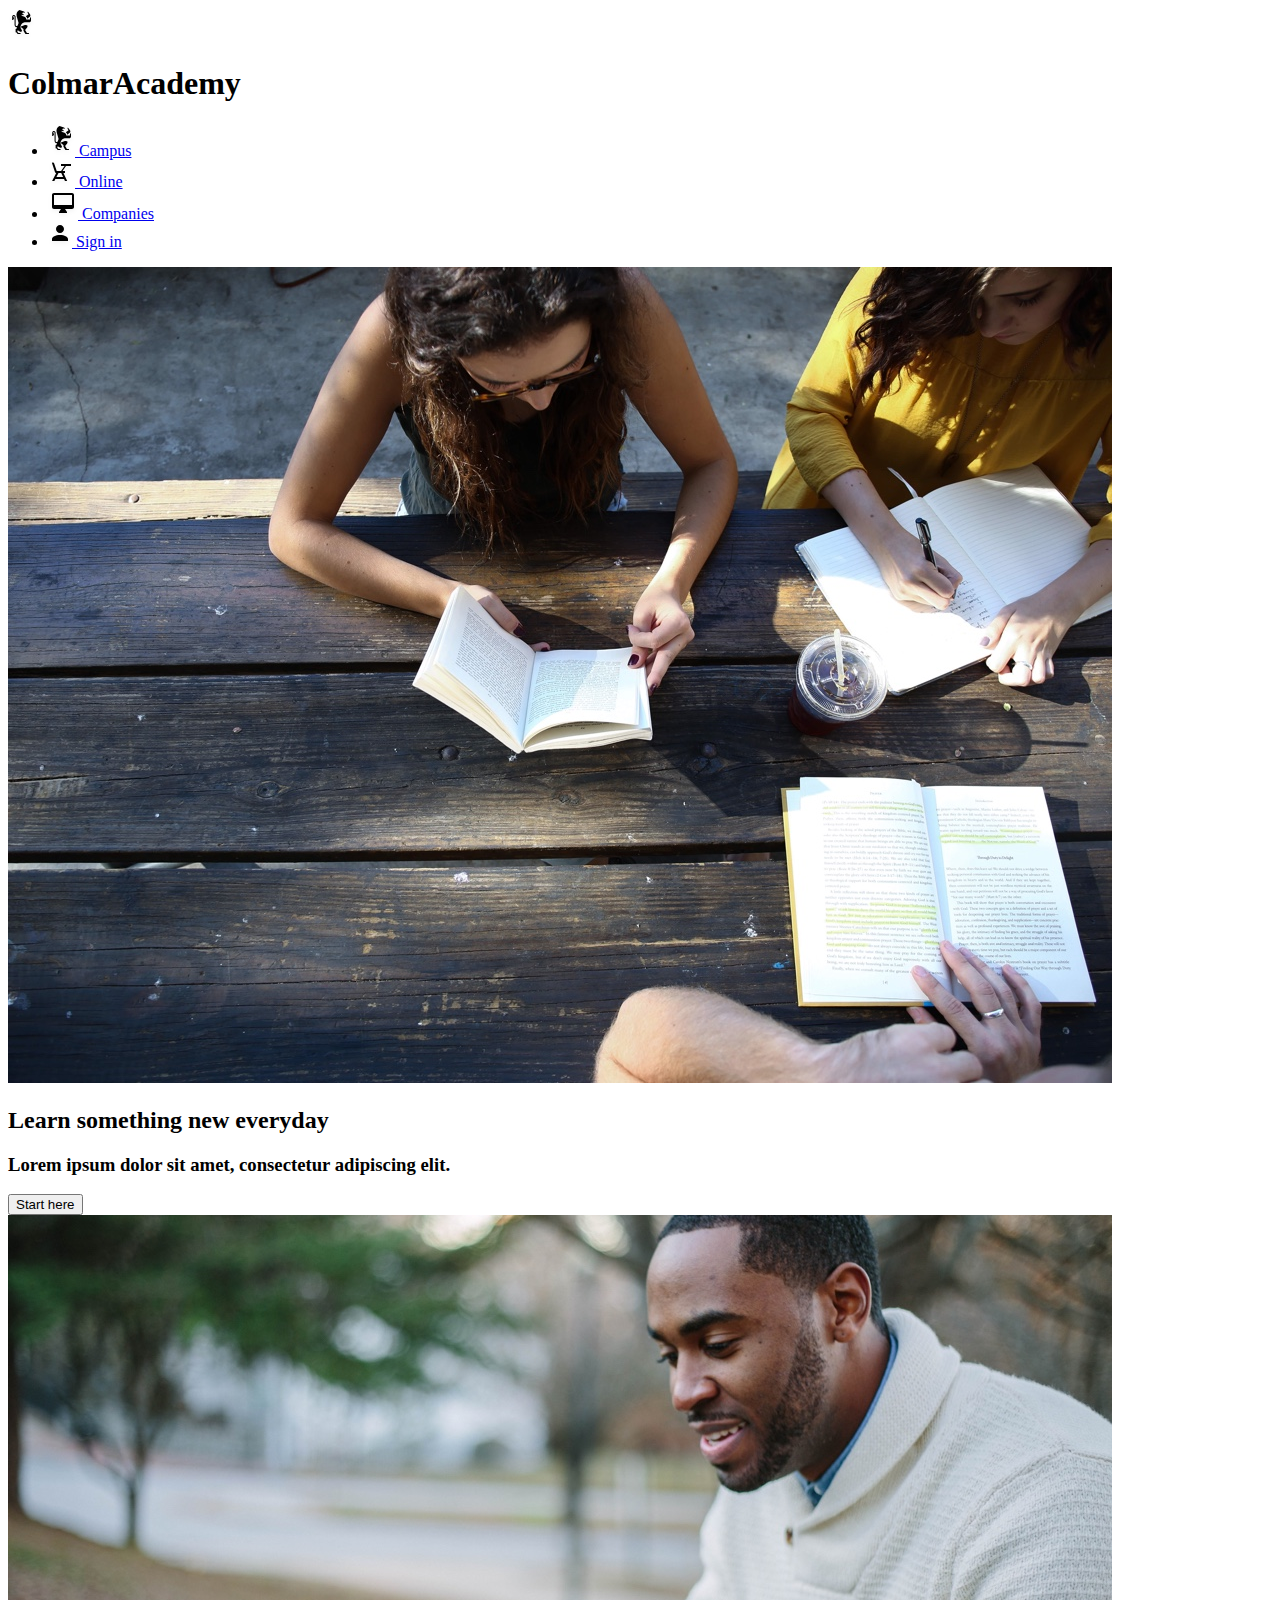
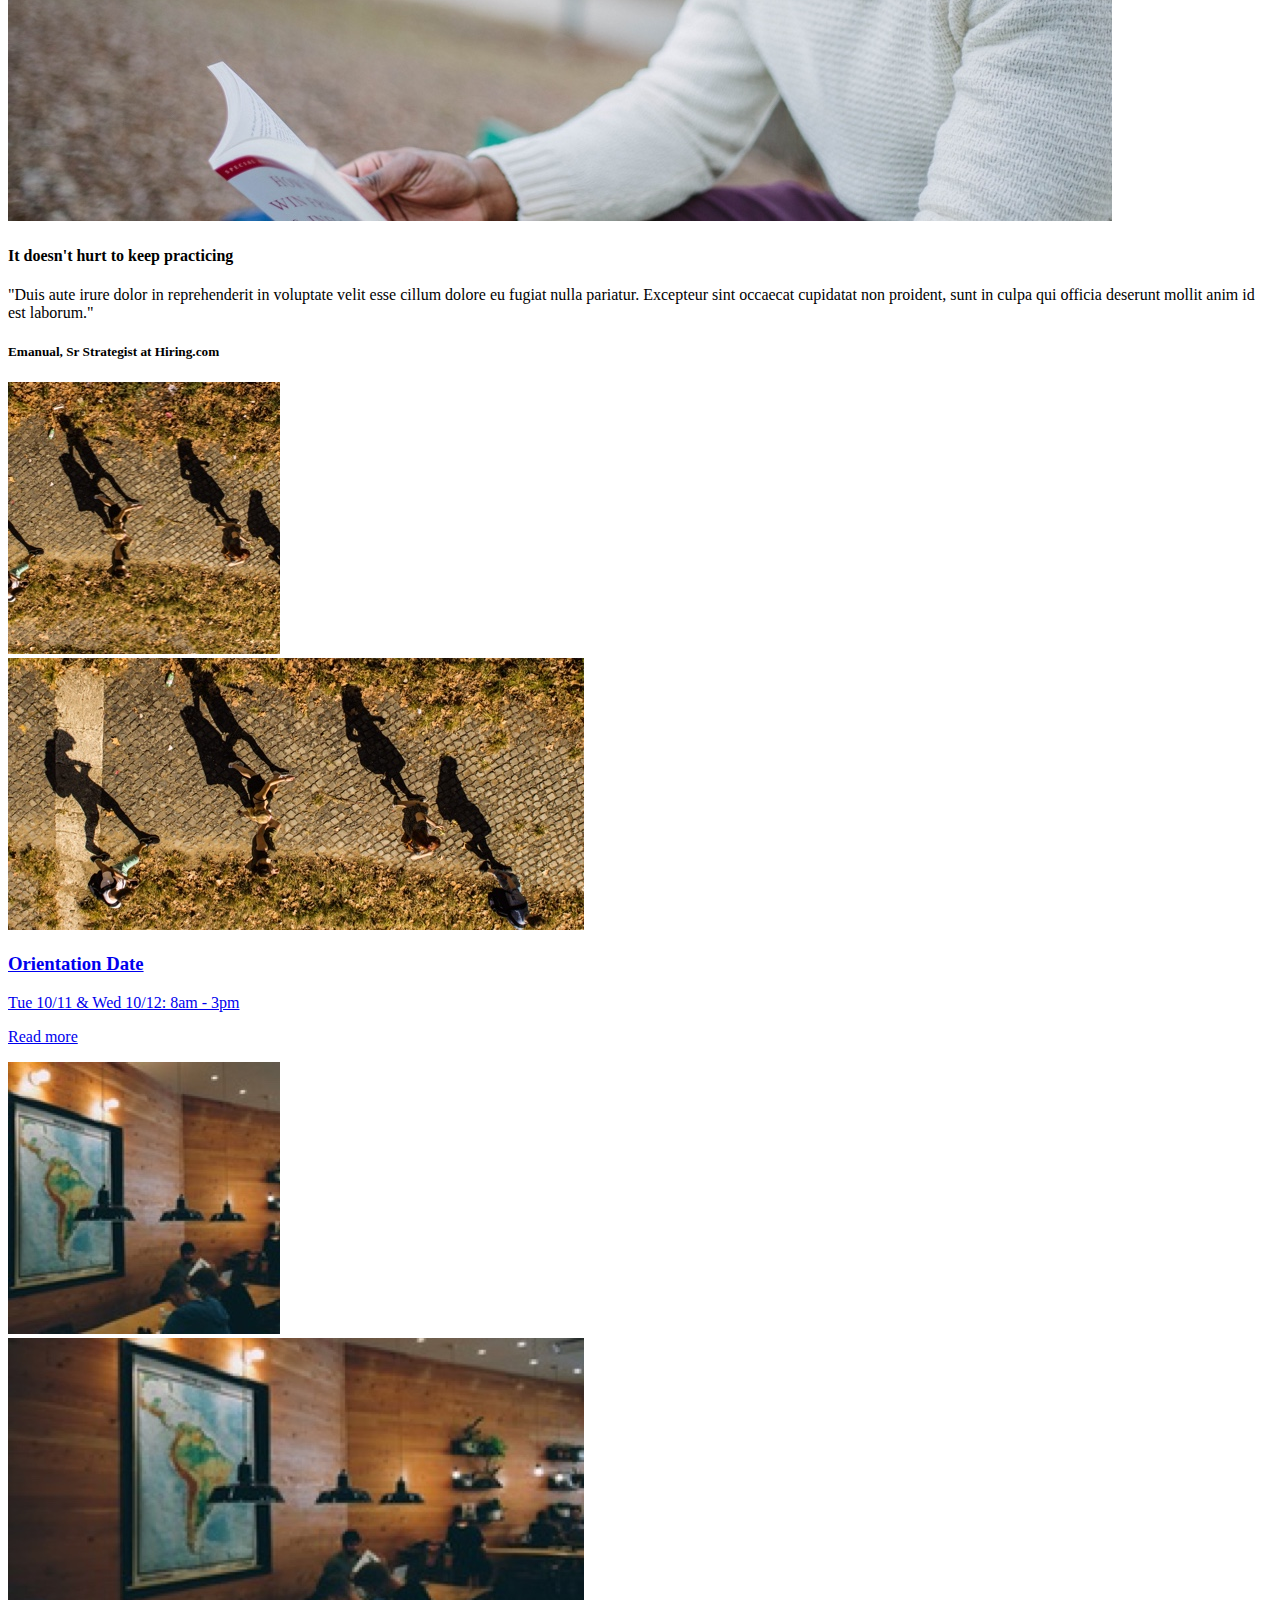
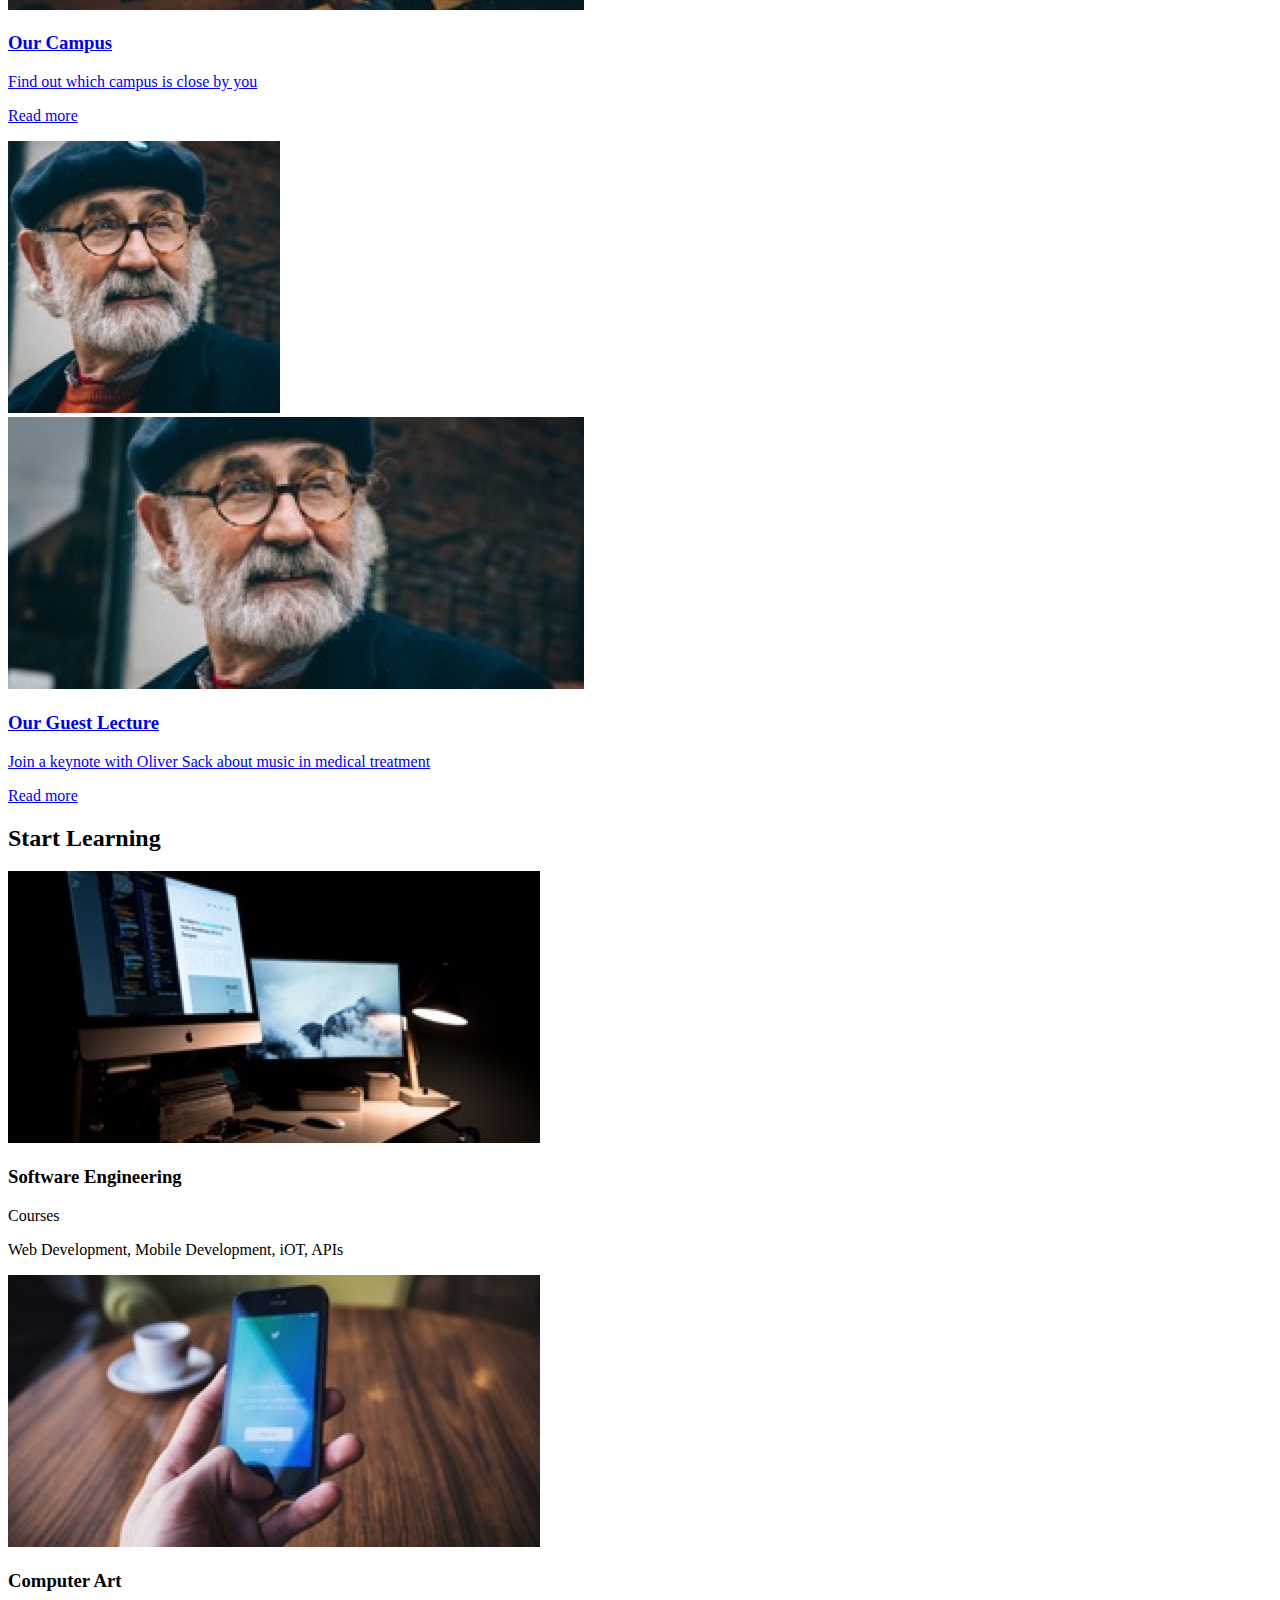
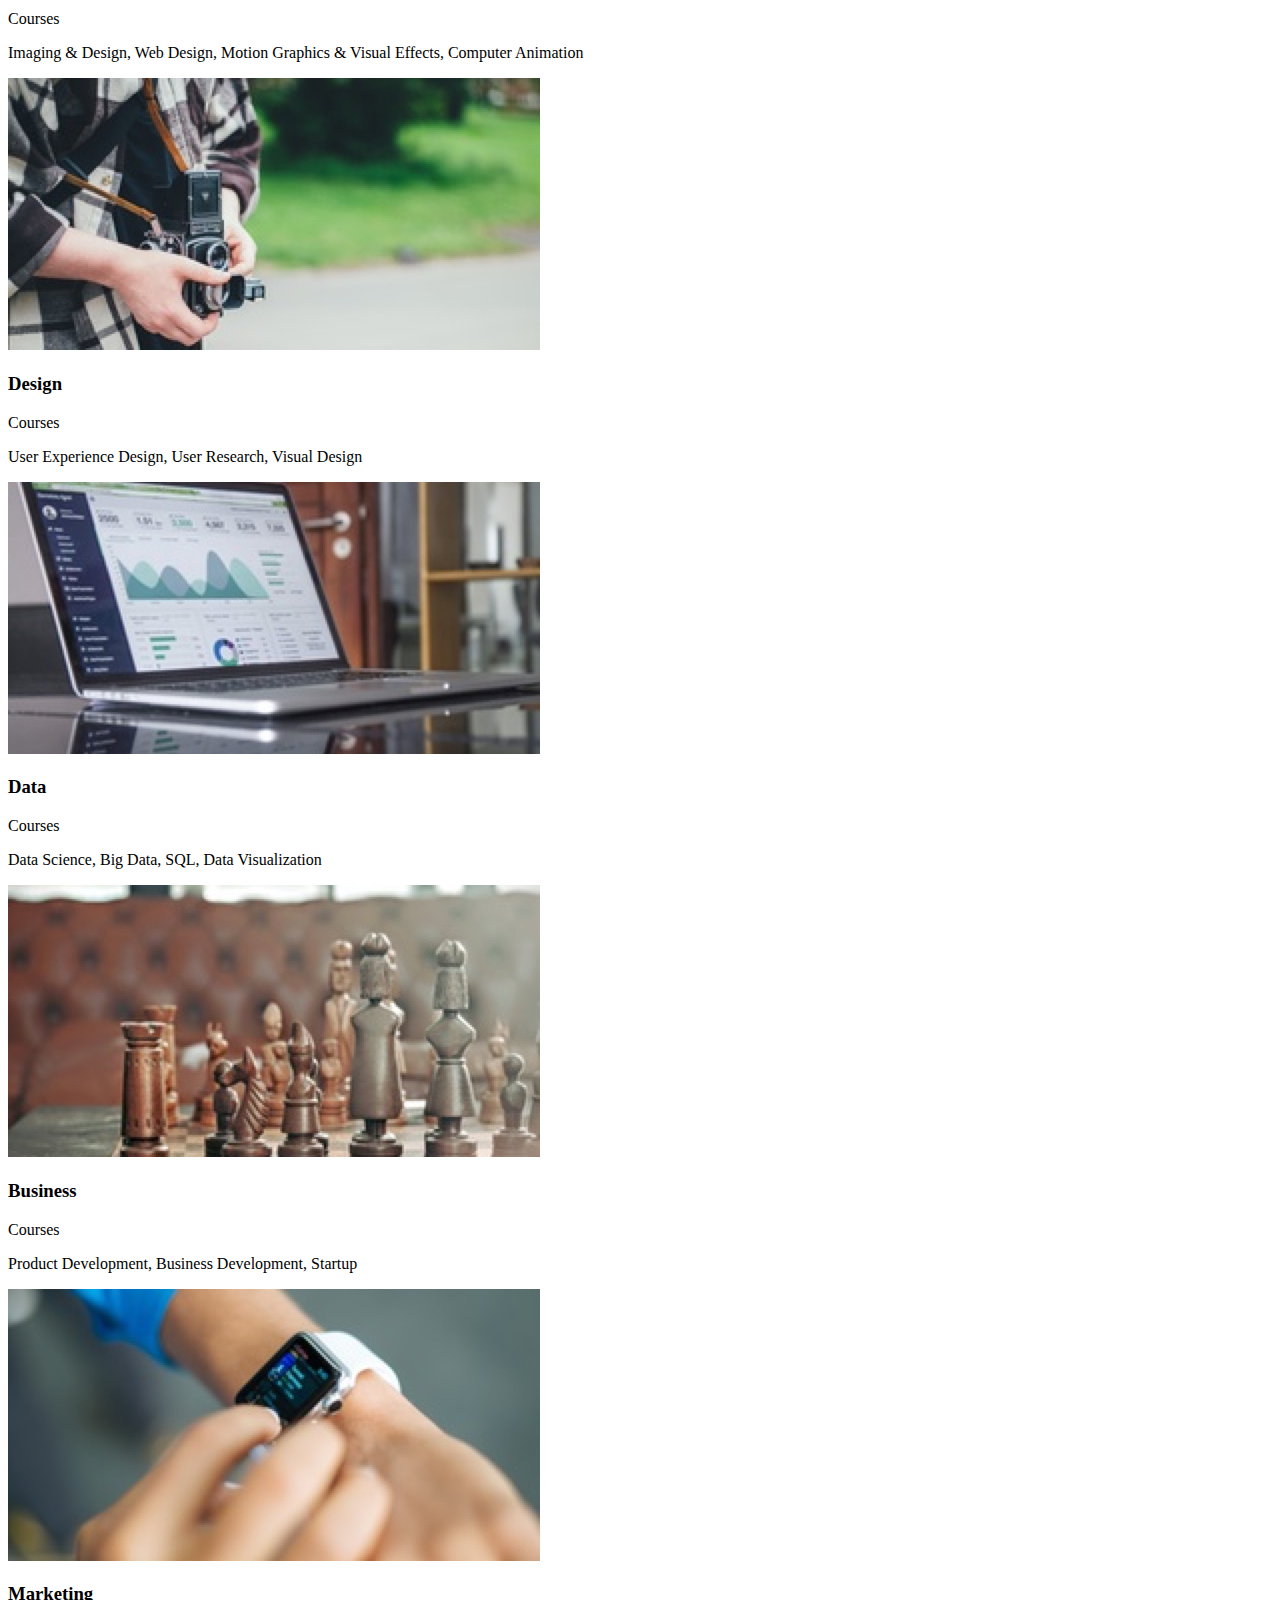
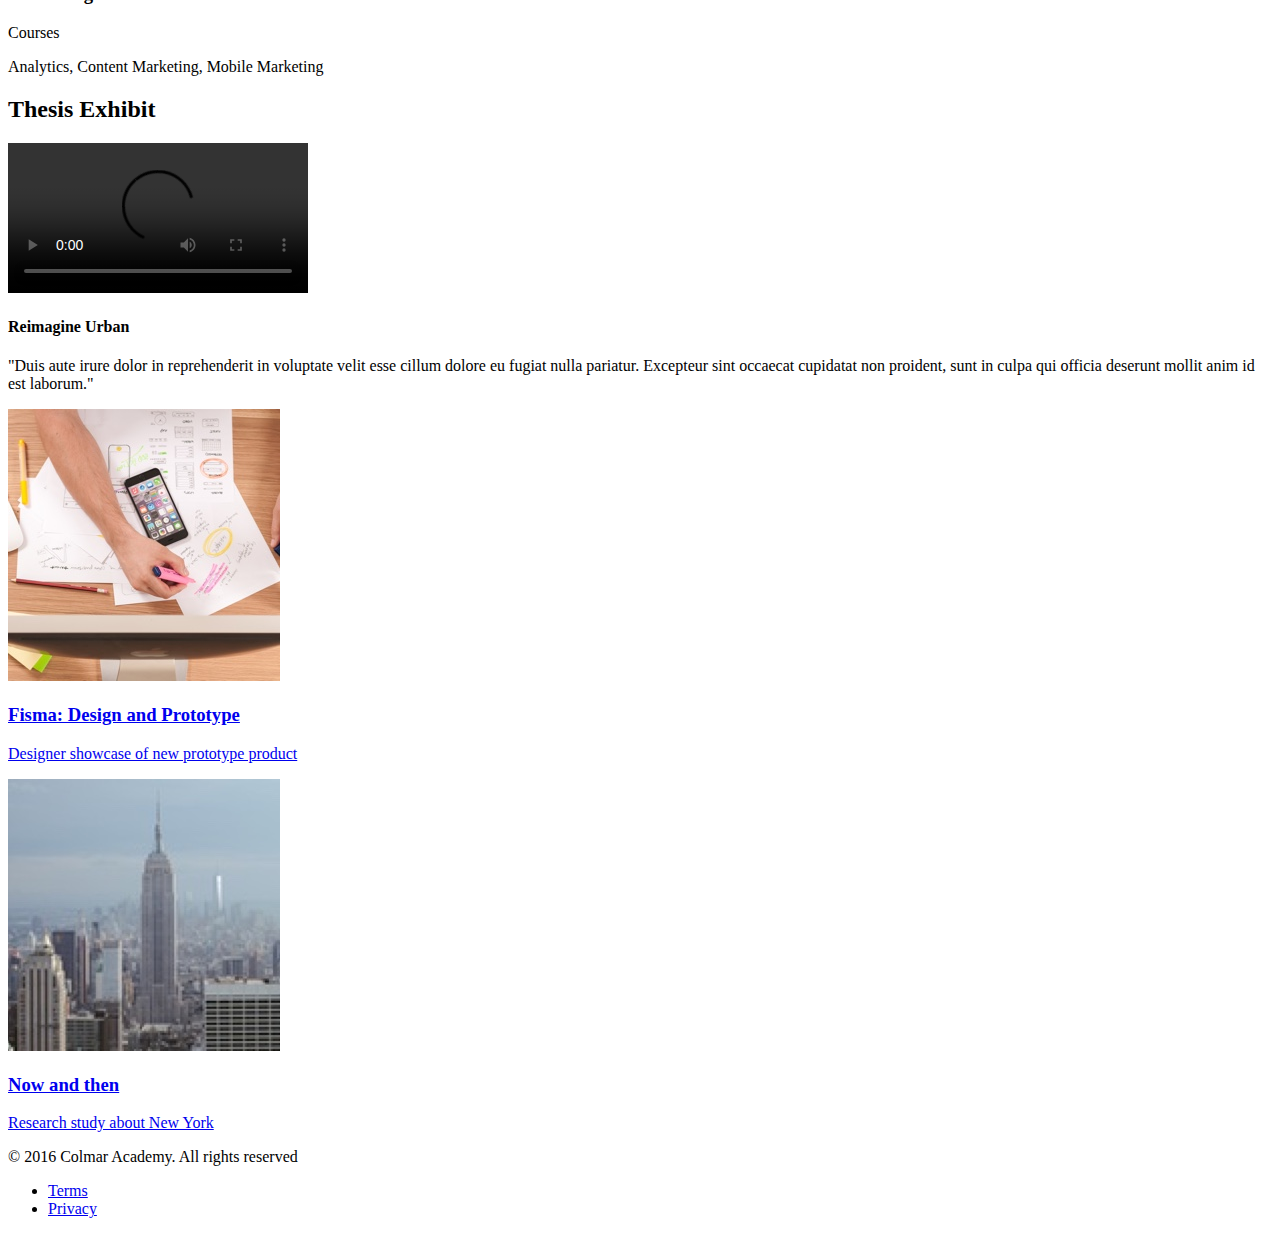
==== Colmar/index.html @ cab9bfdf "new files added" ====
<!DOCTYPE html>
<html lang="en">
<head>
    <meta charset="UTF-8">
    <meta http-equiv="X-UA-Compatible" content="IE=edge">
    <meta name="viewport" content="width=device-width, initial-scale=1.0">
    <title>Colmar Academy</title>
    <link href="C:\Users\Reetu Raj\OneDrive\Desktop\TASK\project\colmar\resources\index.css" type="text/css" rel="stylesheet">
</head>
<body>

    <!-- header -->

    <header>
        <nav>
            <div class="logo">
                <img src="./resources/images/ic-logo.svg" alt="Colmar academy logo">
                <h1>Colmar<span class="academy">Academy</span></h1>
            </div>
            <ul class="nav-links">
                <li>
                    <a href="#">
                        <img src="./resources/images/ic-logo.svg" alt="Colmar college logo">
                        <span>Campus</span>
                    </a>
                </li>
                <li>
                    <a href="#">
                        <img src="./resources/images/ic-on-campus.svg" alt="Desk icon">
                        <span>Online</span>
                    </a>
                </li>
                <li>
                    <a href="#">
                        <img src="./resources/images/ic-online.svg" alt="Computer screen icon">
                        <span>Companies</span>
                    </a>
                </li>
                <li>
                    <a href="#">
                        <img src="./resources/images/ic-login.svg" alt="Person icon">
                        <span>Sign in</span> 
                    </a>
                </li>
            </ul>
        </nav>
    </header>

    <main>

        <!-- Home banner -->

        <div class="banner">
            <div class="container-left">
                <img src="./resources/images/banner.jpg" alt="College students reading and writing notes.">
            </div>
            <div class="container-right">
                <div class="banner-text">
                    <h2>Learn something new everyday</h2> 
                    <h3>Lorem ipsum dolor sit amet, consectetur adipiscing elit.</h3>
                    <button class="start">Start here</button>
                </div>
            </div>
        </div>

        <!-- Main banner -->

        <div class="main-banner">
            <div class="container-left article">
                <img src="./resources/images/information-main.jpg" alt="Man reading a book">
                <h4>It doesn't hurt to keep practicing</h4>
                <p>"Duis aute irure dolor in reprehenderit in voluptate velit esse cillum dolore eu fugiat nulla pariatur. Excepteur sint occaecat cupidatat non proident, sunt in culpa qui officia deserunt mollit anim id est laborum."</p>
                <h5>Emanual, Sr Strategist at Hiring.com</h5>
            </div>
            <div class="container-right-tabs">
                <a href="#">
                    <div class="event-tab first">
                        <div class="small-thumbnail">
                            <img src="./resources/images/information-orientation.jpg" alt="Bird's eye view of people walking down a path">
                        </div>
                        <div class="mobile-small-thumbnail">
                            <img src="./resources/images/information-orientation-mobile.jpg" alt="Bird's eye view of people walking down a path">
                        </div>
                        <div class="thumbnail-text">
                            <h3>Orientation Date</h3>
                            <p>Tue 10/11 & Wed 10/12: 8am - 3pm</p>
                            <p class="read">Read more</p>
                        </div>
                    </div>
                </a>
                <a href="#">
                    <div class="event-tab">
                        <div class="small-thumbnail">
                            <img src="./resources/images/information-campus.jpg" alt="Students stying in room with large map on the wall">
                        </div>
                        <div class="mobile-small-thumbnail">
                            <img src="./resources/images/information-campus-mobile.jpg" alt="Students stying in room with large map on the wall">
                        </div>
                        <div class="thumbnail-text">
                            <h3>Our Campus</h3>
                            <p>Find out which campus is close by you</p>
                            <p class="read">Read more</p>
                        </div>
                    </div>
                </a>
                <a href="#">
                    <div class="event-tab">
                        <div class="small-thumbnail">
                            <img src="./resources/images/information-guest-lecture.jpg" alt="Man with grey beard, flat cap and glasses">
                        </div>
                        <div class="mobile-small-thumbnail">
                            <img src="./resources/images/information-guest-lecture-mobile.jpg" alt="Man with grey beard, flat cap and glasses">
                        </div>
                        <div class="thumbnail-text">
                            <h3>Our Guest Lecture</h3>
                            <p>Join a keynote with Oliver Sack about music in medical treatment</p>
                            <p class="read">Read more</p>
                        </div>
                    </div>
                </a>
            </div>
        </div>

        <!-- Learning banner -->

        <div class="learning-banner">
            <h2>Start Learning</h2>
            <div class="course-cards">
                <div class="course">
                    <div class="course-image">
                        <img src="./resources/images/course-software.jpg" alt="Two computer screens">
                    </div>
                    <div class="course-text">
                        <h3>Software Engineering</h3>
                        <p class="title">Courses</p>
                        <p class="course-list">Web Development, Mobile Development, iOT, APIs</p>
                    </div>
                </div>
                <div class="course">
                    <div class="course-image">
                        <img src="./resources/images/course-computer-art.jpg" alt="Hand holding an iPhone">
                    </div>
                    <div class="course-text">
                        <h3>Computer Art</h3>
                        <p class="title">Courses</p>
                        <p class="course-list">Imaging & Design, Web Design, Motion Graphics & Visual Effects, Computer Animation</p>
                    </div>
                </div>
                <div class="course">
                    <div class="course-image">
                        <img src="./resources/images/course-design.jpg" alt="Person holding a vintage camera">
                    </div>
                    <div class="course-text">
                        <h3>Design</h3>
                        <p class="title">Courses</p>
                        <p class="course-list">User Experience Design, User Research, Visual Design</p>
                    </div>
                </div>
                <div class="course">
                    <div class="course-image">
                        <img src="./resources/images/course-data.jpg" alt="Open laptop with charts on the screen">
                    </div>
                    <div class="course-text">
                        <h3>Data</h3>
                        <p class="title">Courses</p>
                        <p class="course-list">Data Science, Big Data, SQL, Data Visualization</p>
                    </div>
                </div>
                <div class="course">
                    <div class="course-image">
                        <img src="./resources/images/course-business.jpg" alt="Close up of chess board">
                    </div>
                    <div class="course-text">
                        <h3>Business</h3>
                        <p class="title">Courses</p>
                        <p class="course-list">Product Development, Business Development, Startup</p>
                    </div>
                </div>
                <div class="course">
                    <div class="course-image">
                        <img src="./resources/images/course-marketing.jpg" alt="Apple watch on a person's wrist">
                    </div>
                    <div class="course-text">
                        <h3>Marketing</h3>
                        <p class="title">Courses</p>
                        <p class="course-list">Analytics, Content Marketing, Mobile Marketing</p>
                    </div>
                </div>
            </div>
        </div>

        <!-- Thesis banner -->

        <div class="thesis">
            <div class="thesis-title">
                <h2>Thesis Exhibit</h2>
            </div>
            <div class="main-banner">
                <div class="container-left">
                    <video src="./resources/videos/thesis.mp4" controls></video>
                    <div class="left-text">
                        <h4>Reimagine Urban</h4>
                        <p>"Duis aute irure dolor in reprehenderit in voluptate velit esse cillum dolore eu fugiat nulla pariatur. Excepteur sint occaecat cupidatat non proident, sunt in culpa qui officia deserunt mollit anim id est laborum."</p>
                    </div>
                </div>
                <div class="container-right-tabs">
                    <a href="#">
                        <div class="event-tab">
                            <div class="small-thumbnail">
                                <img src="./resources/images/thesis-fisma.jpg" alt="iPhone on top of study papers">
                            </div>
                            <div class="thumbnail-text">
                                <h3>Fisma: Design and Prototype</h3>
                                <p>Designer showcase of new prototype product</p>
                            </div>  
                        </div>
                    </a>
                    <a href="#">
                        <div class="event-tab">
                            <div class="small-thumbnail">
                                <img src="./resources/images/thesis-now-and-then.jpg" alt="view of New York skyline">
                            </div>
                            <div class="thumbnail-text">
                                <h3>Now and then</h3>
                                <p>Research study about New York</p>
                            </div>  
                        </div>
                    </a>
                </div>
            </div>  
        </div> 
    </main> 

    <!-- Footer -->
    
    <footer>
        <p>© 2016 Colmar Academy. All rights reserved</p>
        <ul class="nav-links">
            <li><a href="#">Terms</a></li>
            <li><a href="#">Privacy</a></li>
        </ul>
    </footer>
</body>
</html>
</body>
</html>
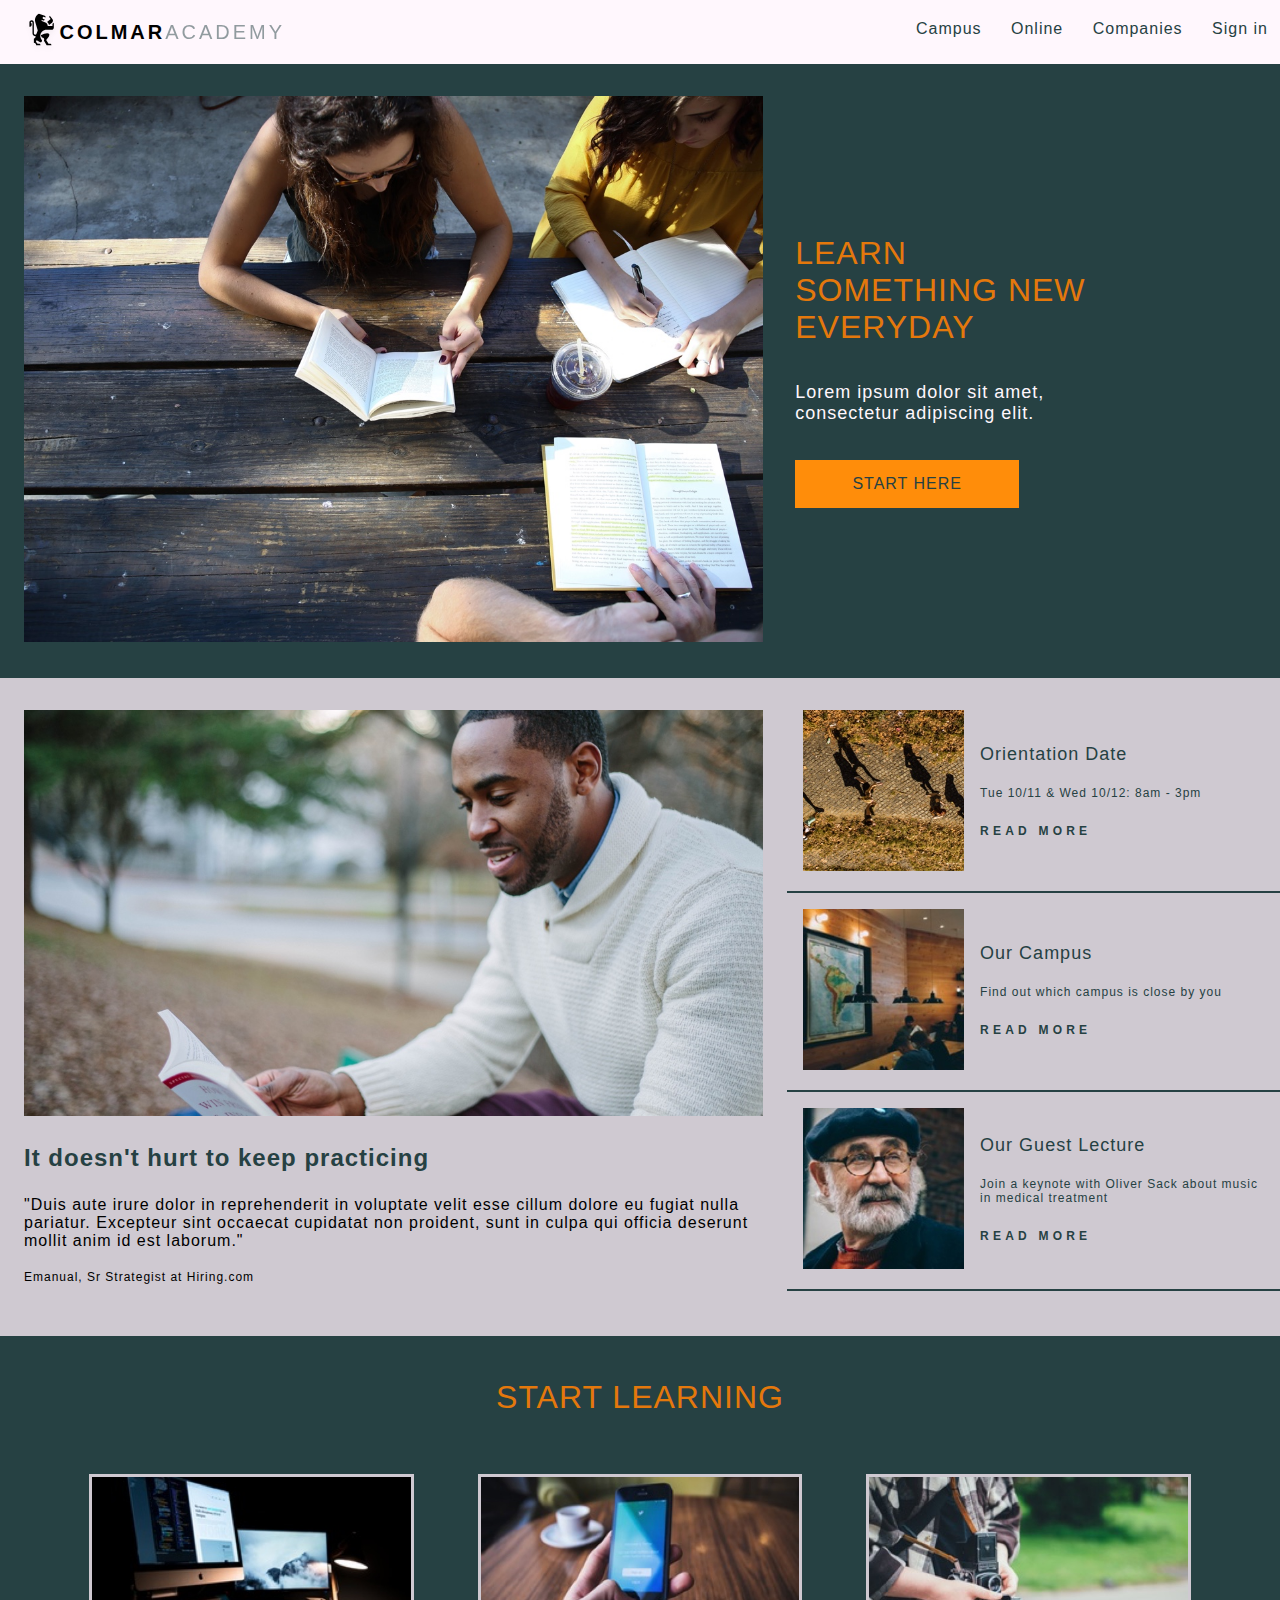
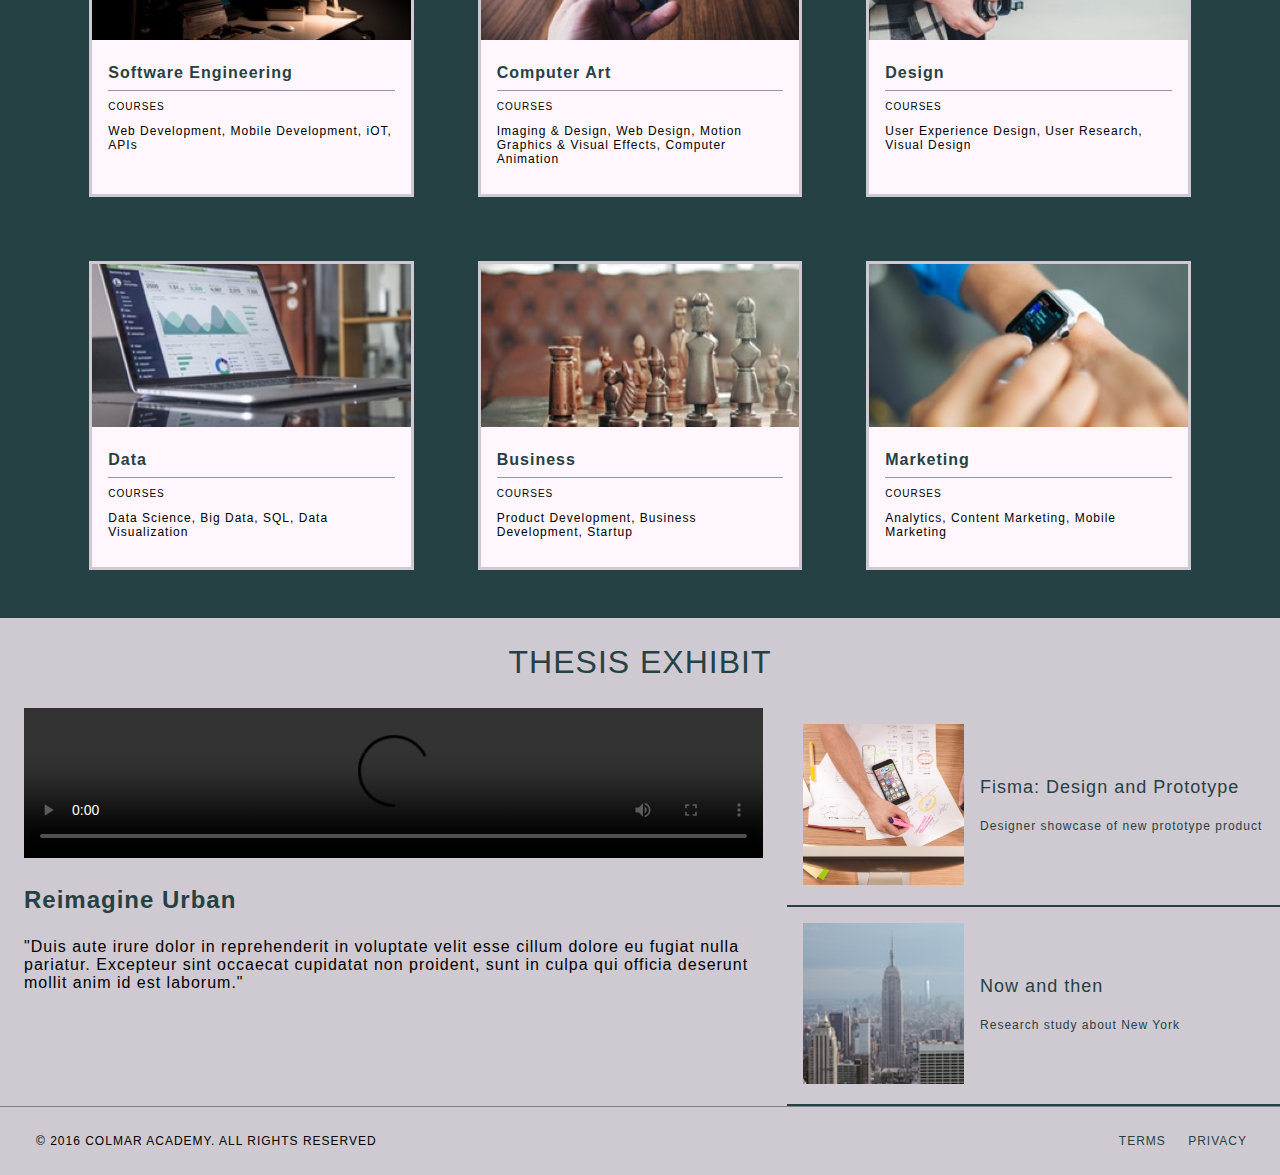
==== commit 3a4669e7: "udated changes" ====
--- a/Colmar/index.html
+++ b/Colmar/index.html
@@ -6,6 +6,7 @@
     <meta name="viewport" content="width=device-width, initial-scale=1.0">
     <title>Colmar Academy</title>
     <link href="C:\Users\Reetu Raj\OneDrive\Desktop\TASK\project\colmar\resources\index.css" type="text/css" rel="stylesheet">
+    <link href="resources\index.css" type="text/css" rel="stylesheet">
 </head>
 <body>
 
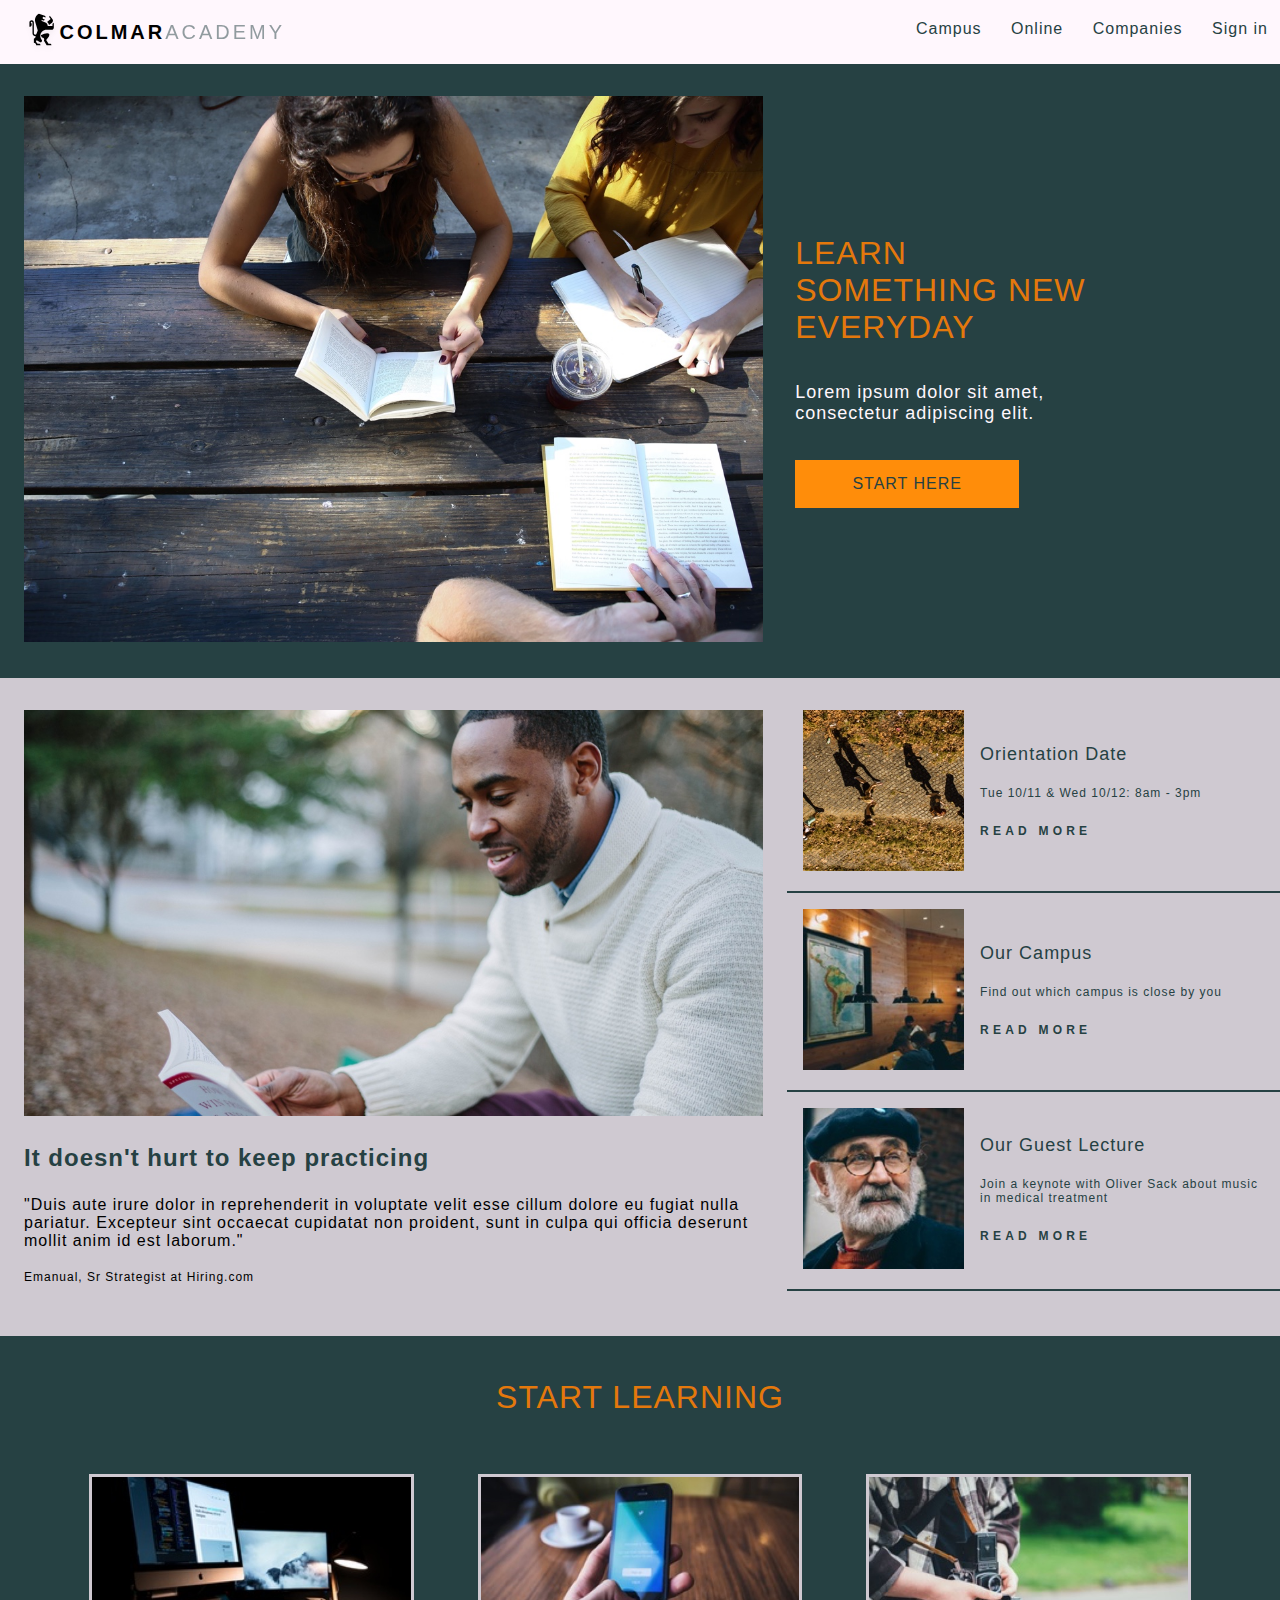
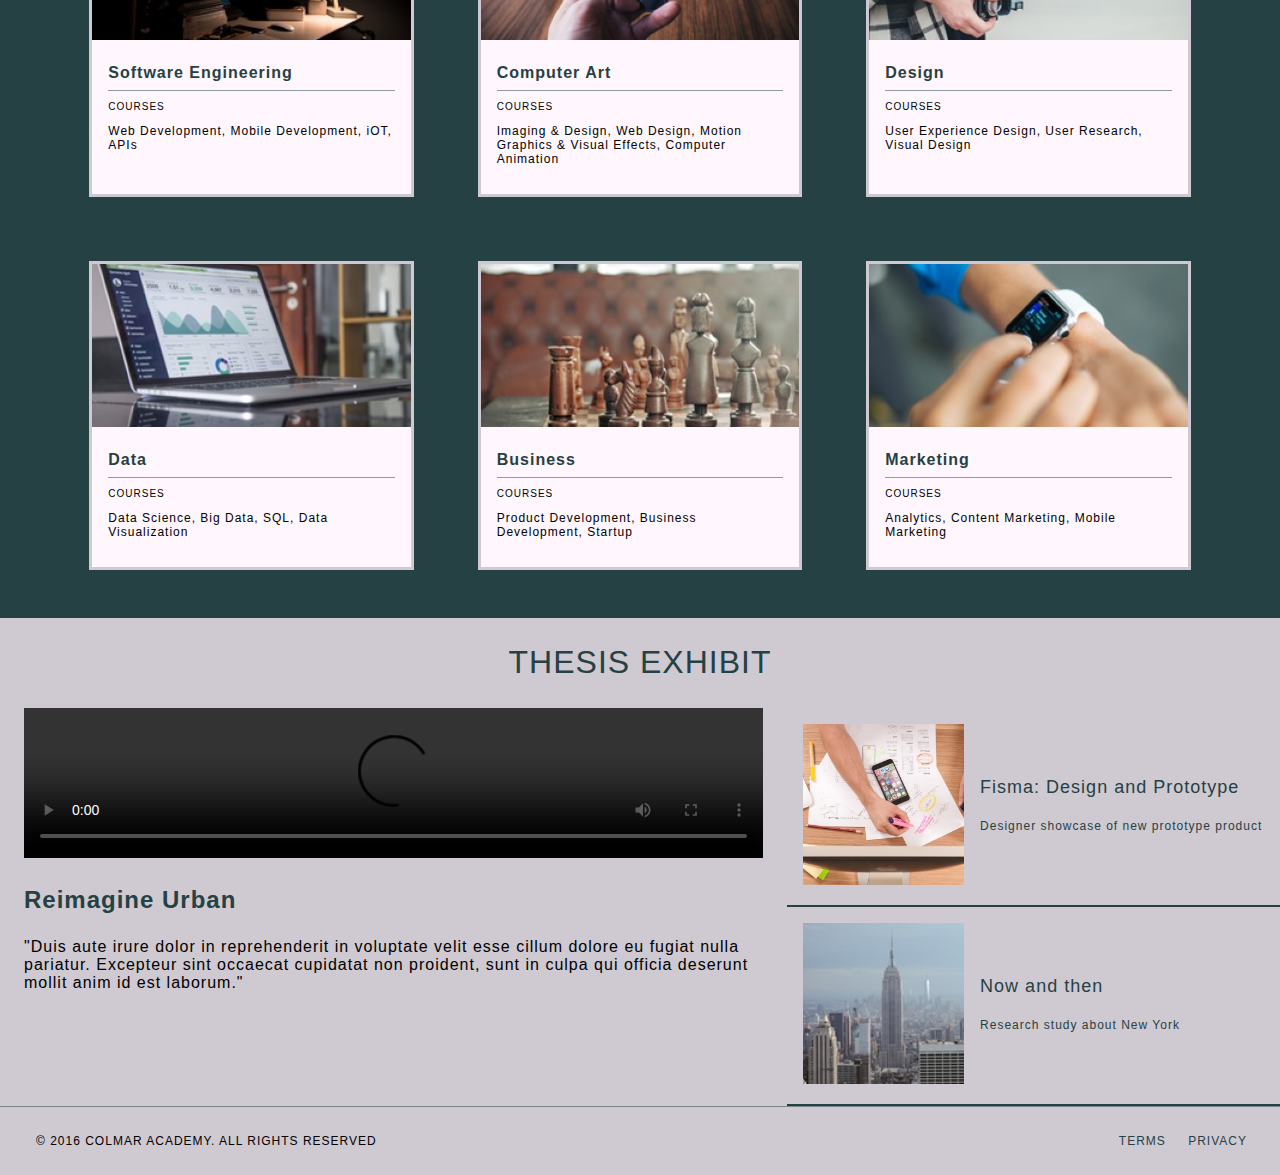
==== commit 5c1461dc: "new files added" ====
--- a/Colmar/index.html
+++ b/Colmar/index.html
@@ -5,7 +5,6 @@
     <meta http-equiv="X-UA-Compatible" content="IE=edge">
     <meta name="viewport" content="width=device-width, initial-scale=1.0">
     <title>Colmar Academy</title>
-    <link href="C:\Users\Reetu Raj\OneDrive\Desktop\TASK\project\colmar\resources\index.css" type="text/css" rel="stylesheet">
     <link href="resources\index.css" type="text/css" rel="stylesheet">
 </head>
 <body>
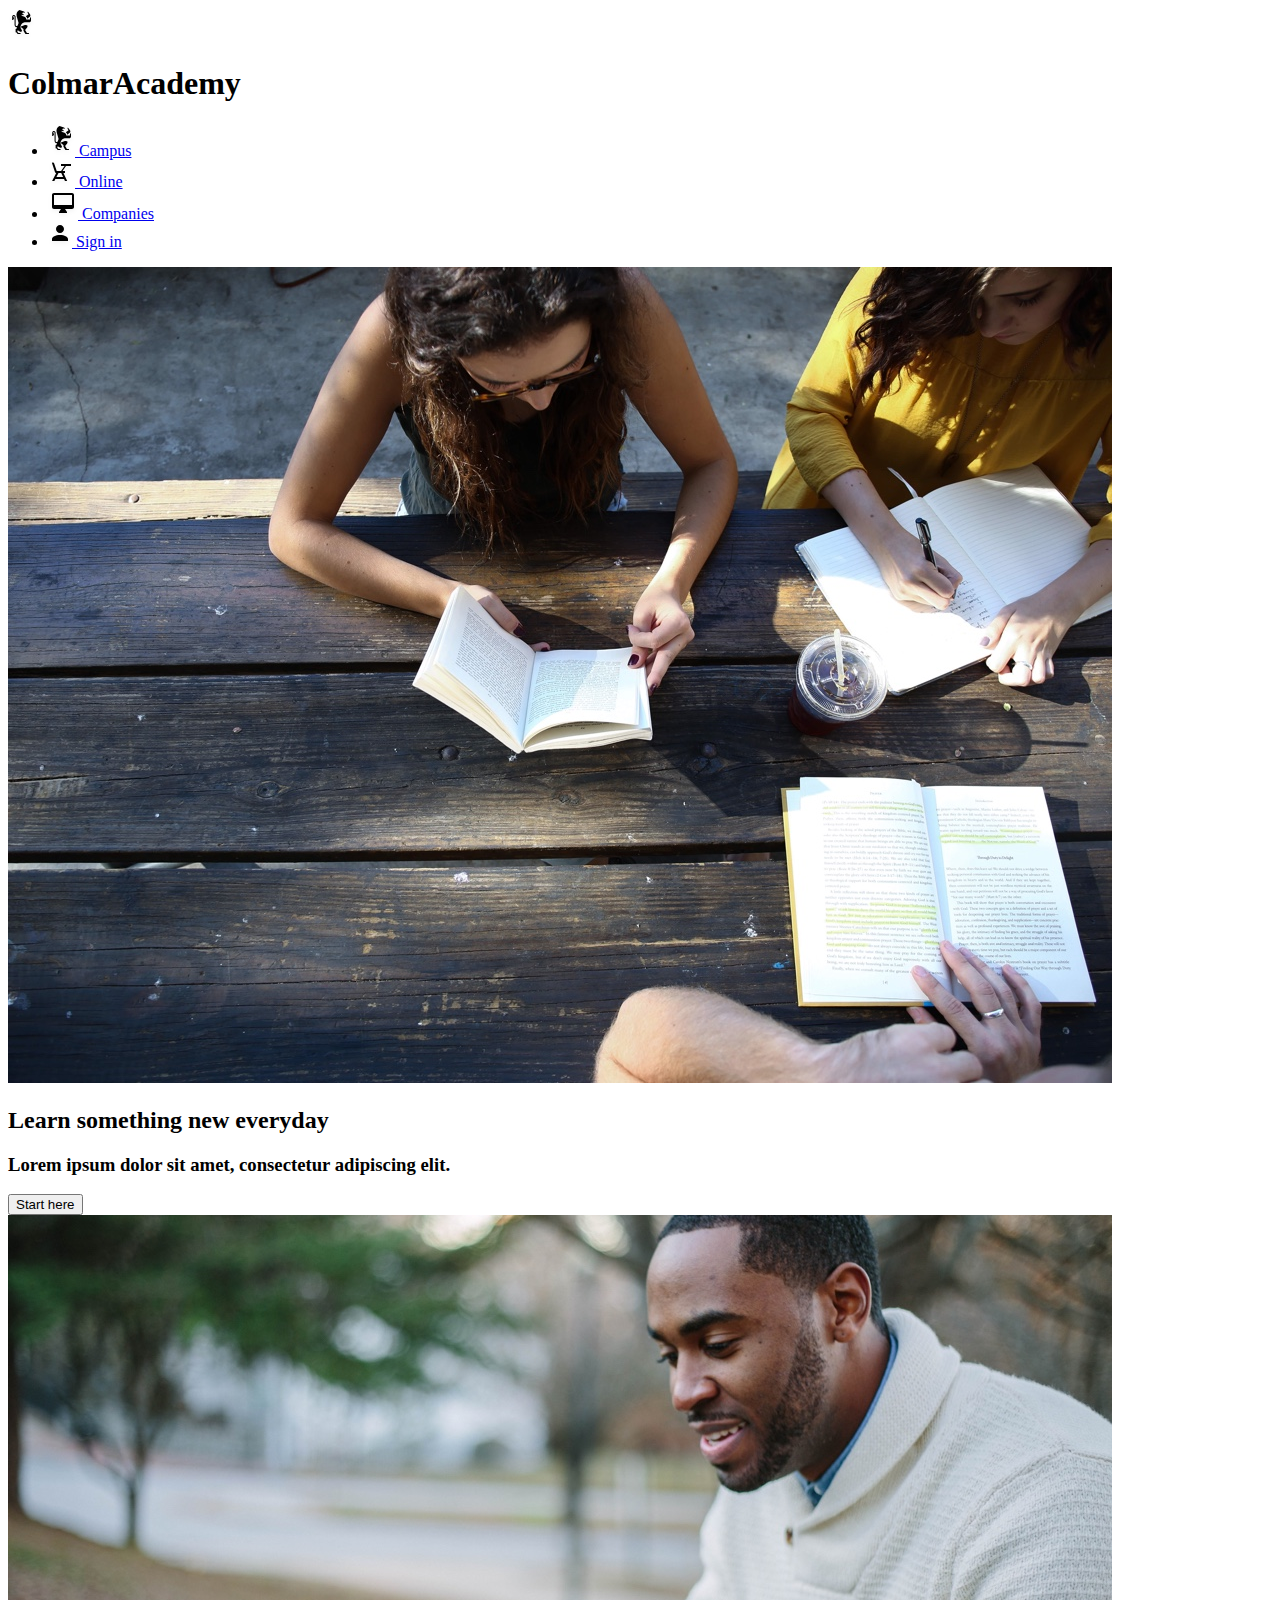
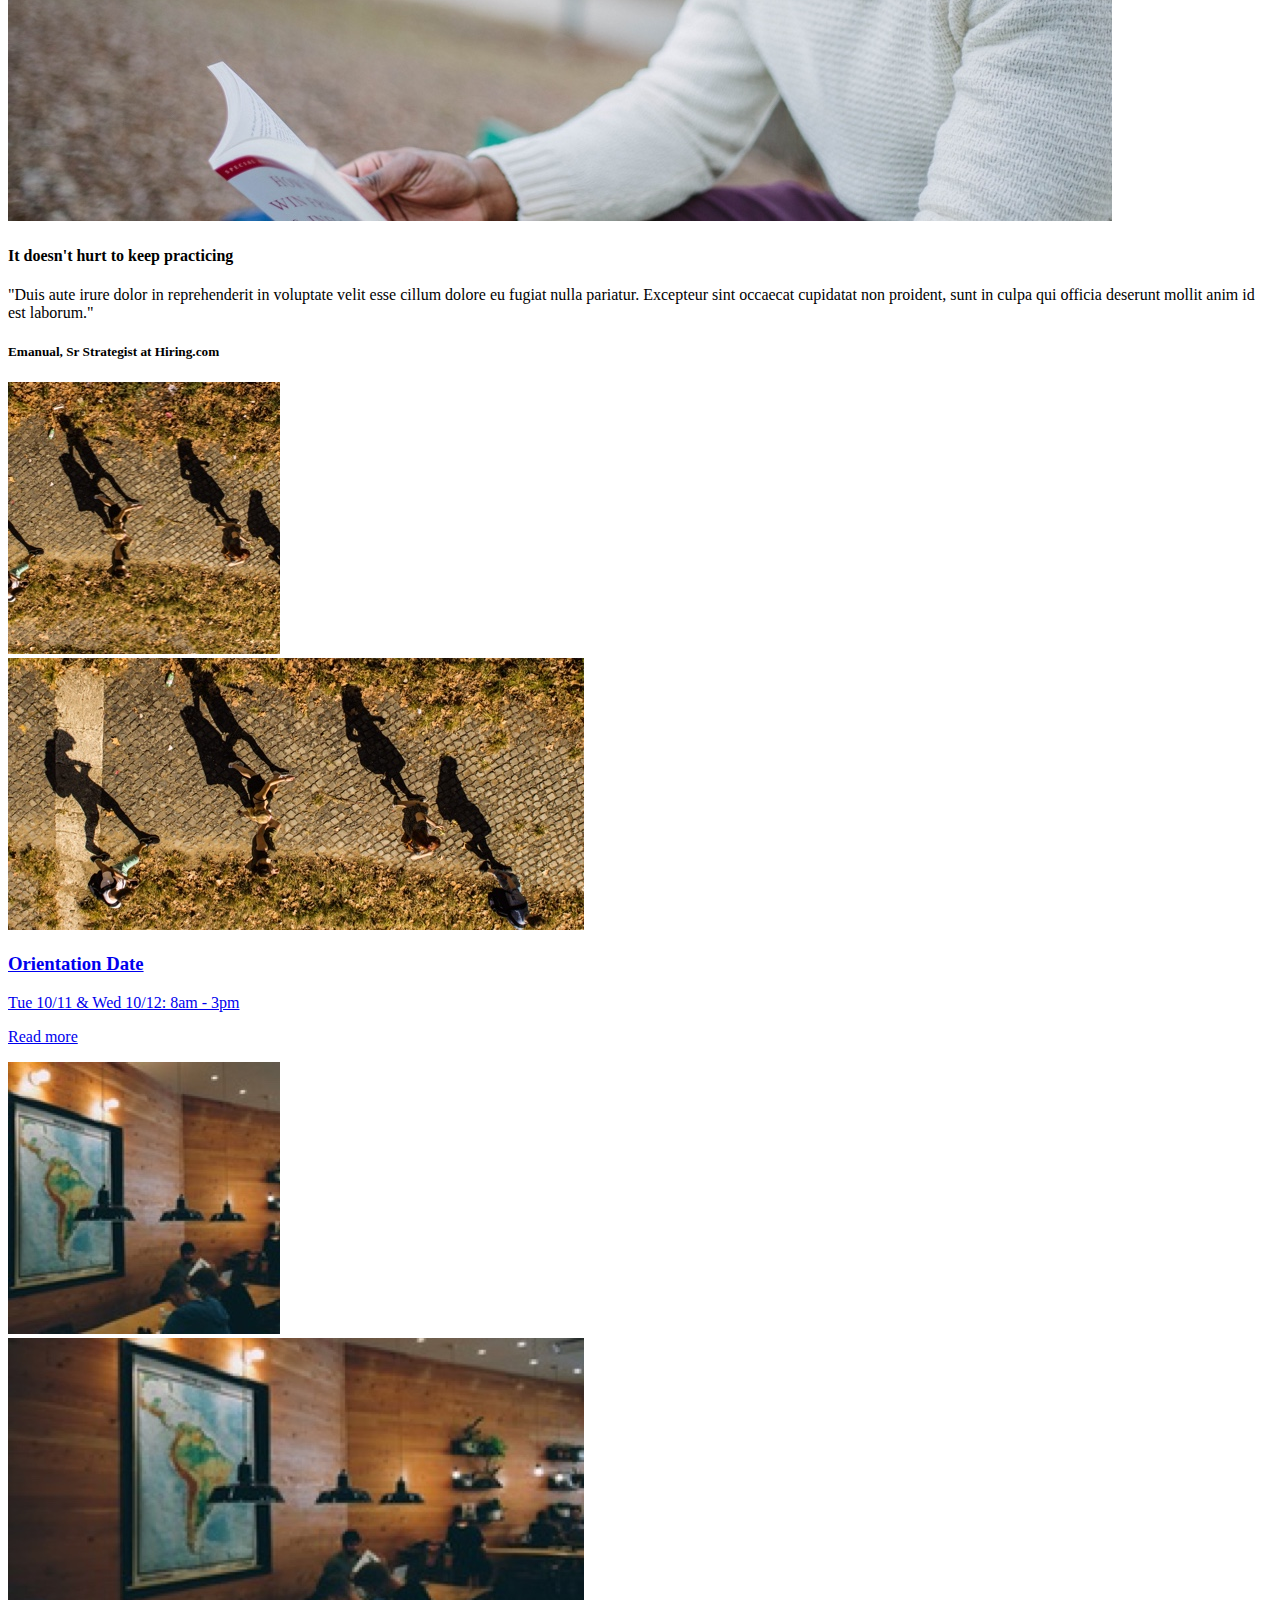
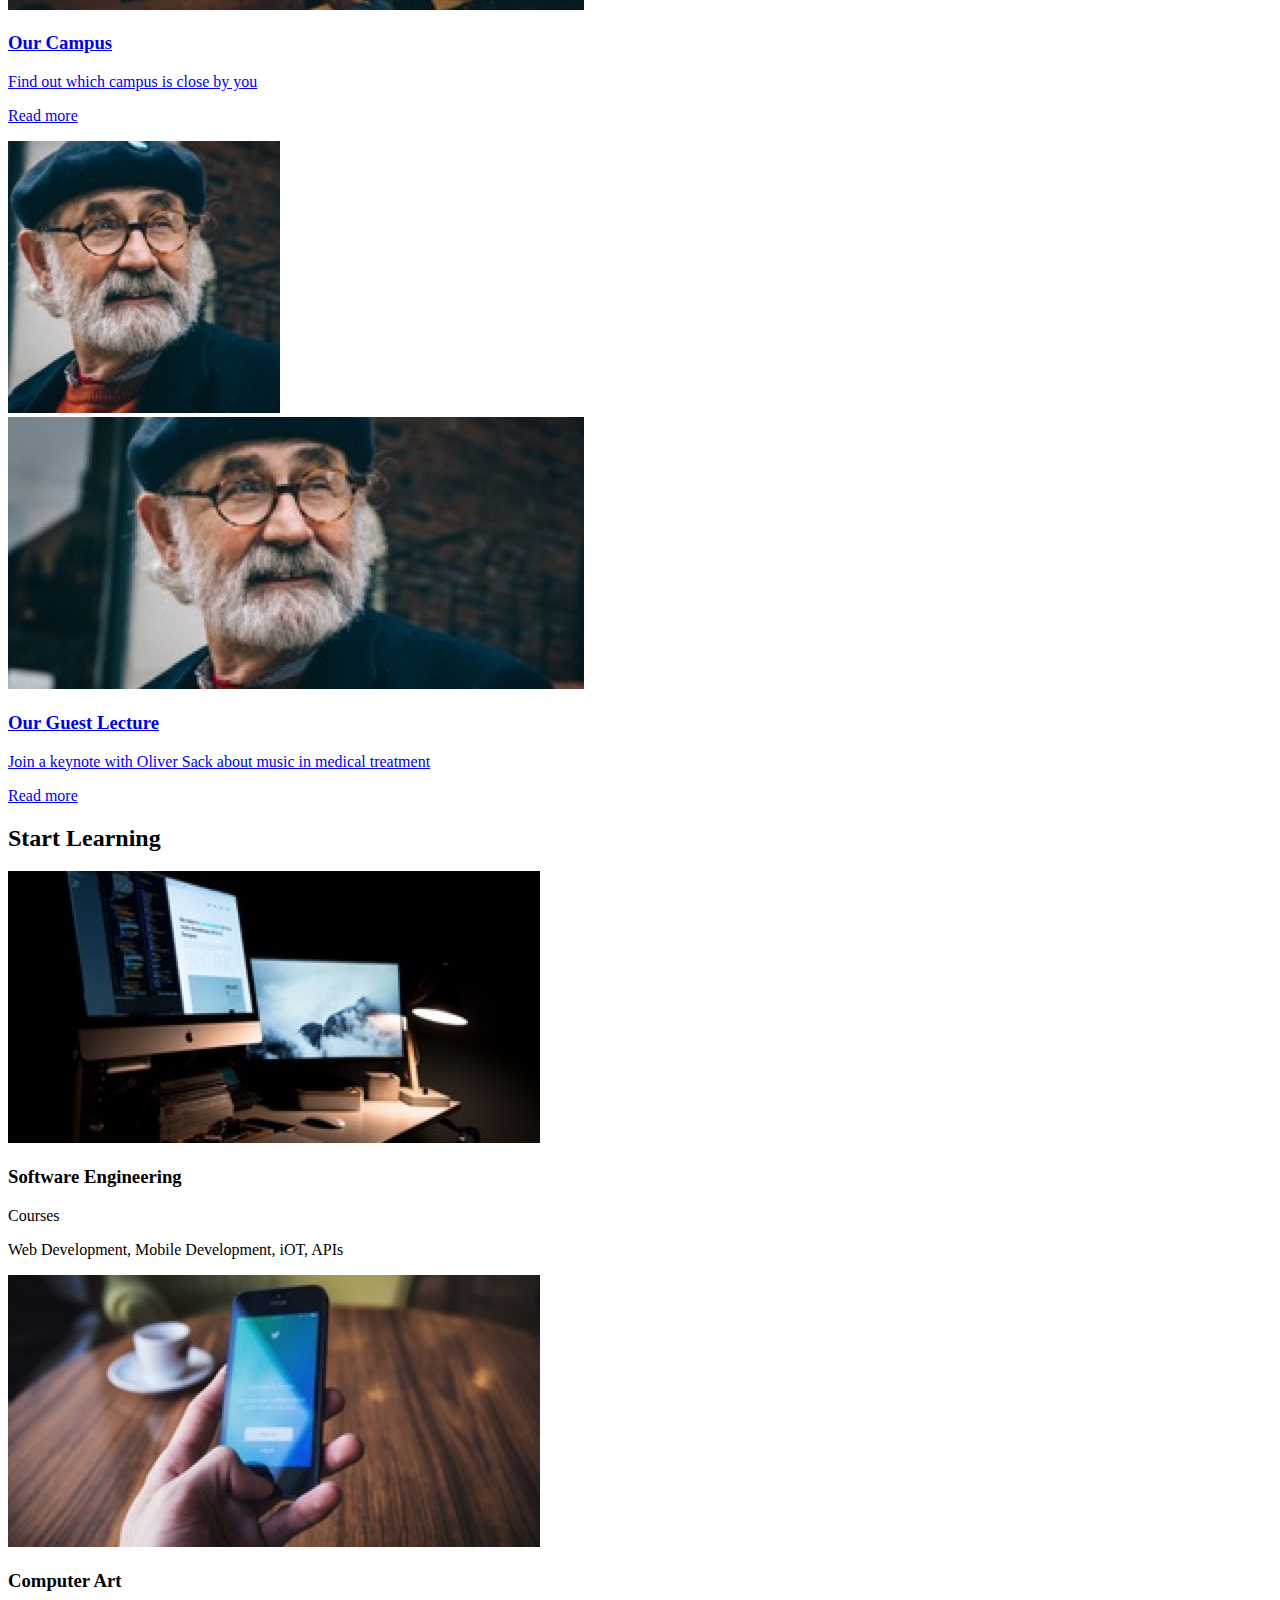
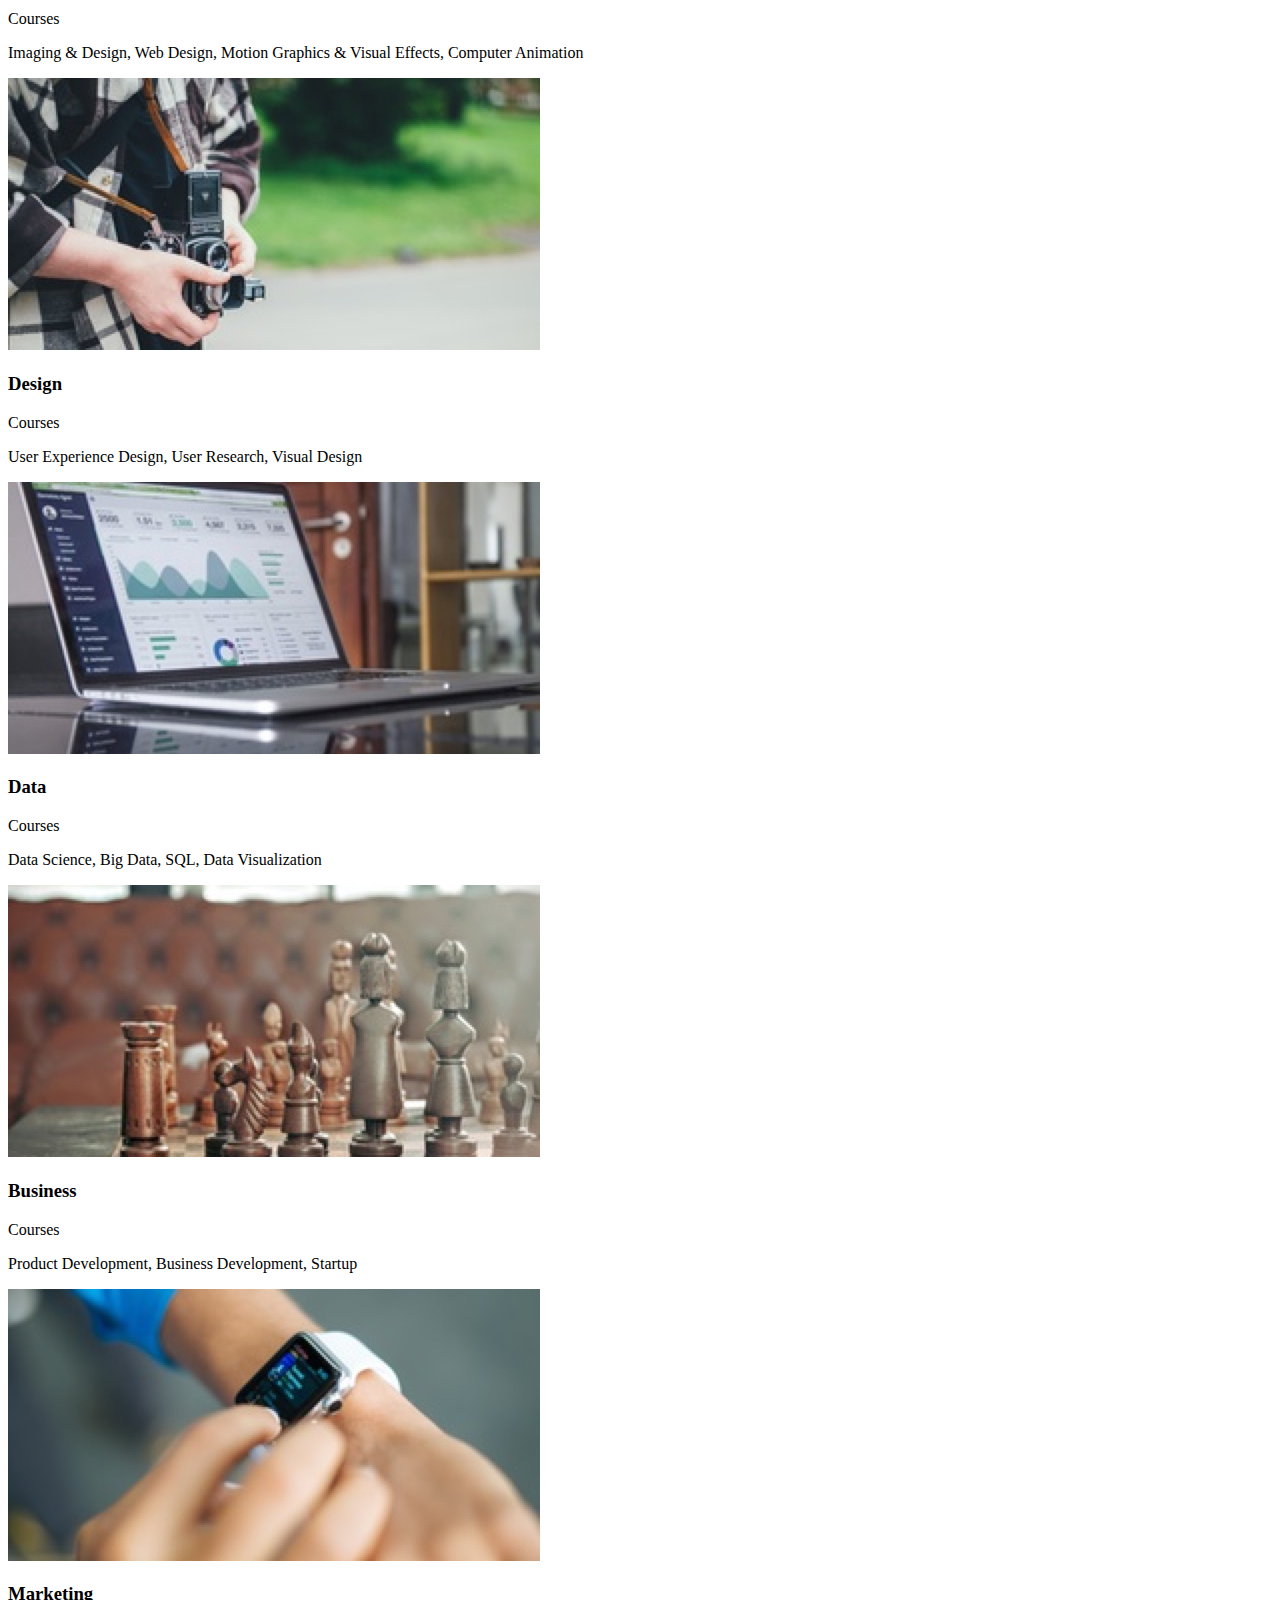
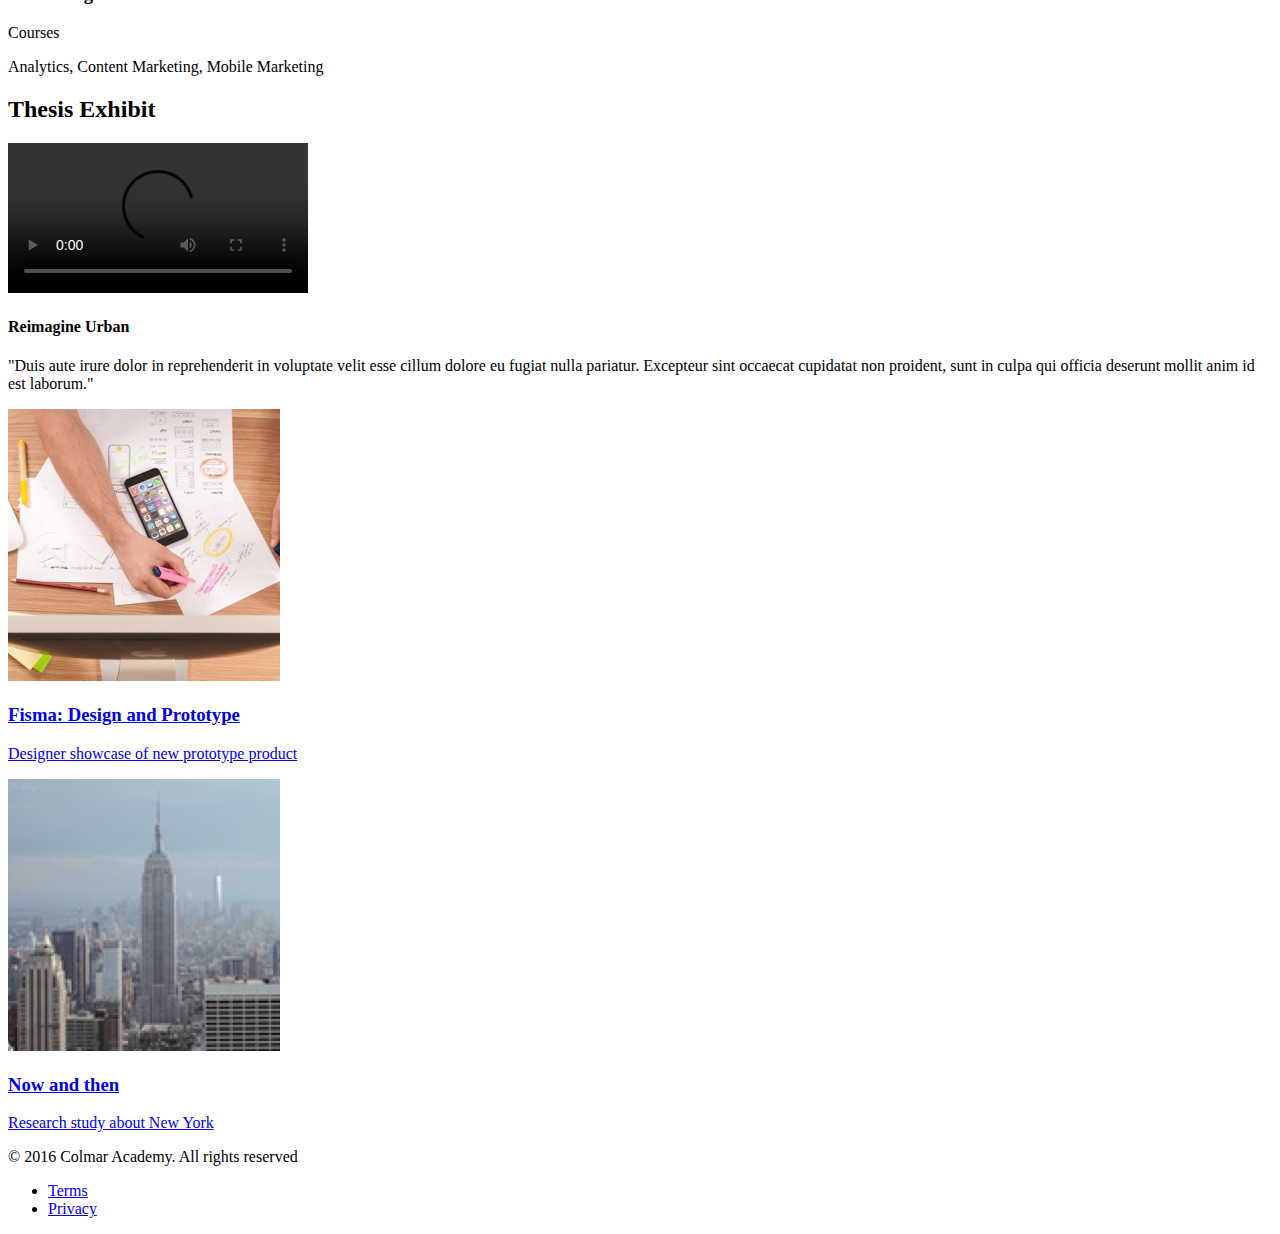
==== commit 89d1d30f: "files changes" ====
--- a/Colmar/index.html
+++ b/Colmar/index.html
@@ -5,7 +5,7 @@
     <meta http-equiv="X-UA-Compatible" content="IE=edge">
     <meta name="viewport" content="width=device-width, initial-scale=1.0">
     <title>Colmar Academy</title>
-    <link href="resources\index.css" type="text/css" rel="stylesheet">
+    <link href="resources/css/index.css" type="text/css" rel="stylesheet">
 </head>
 <body>
 
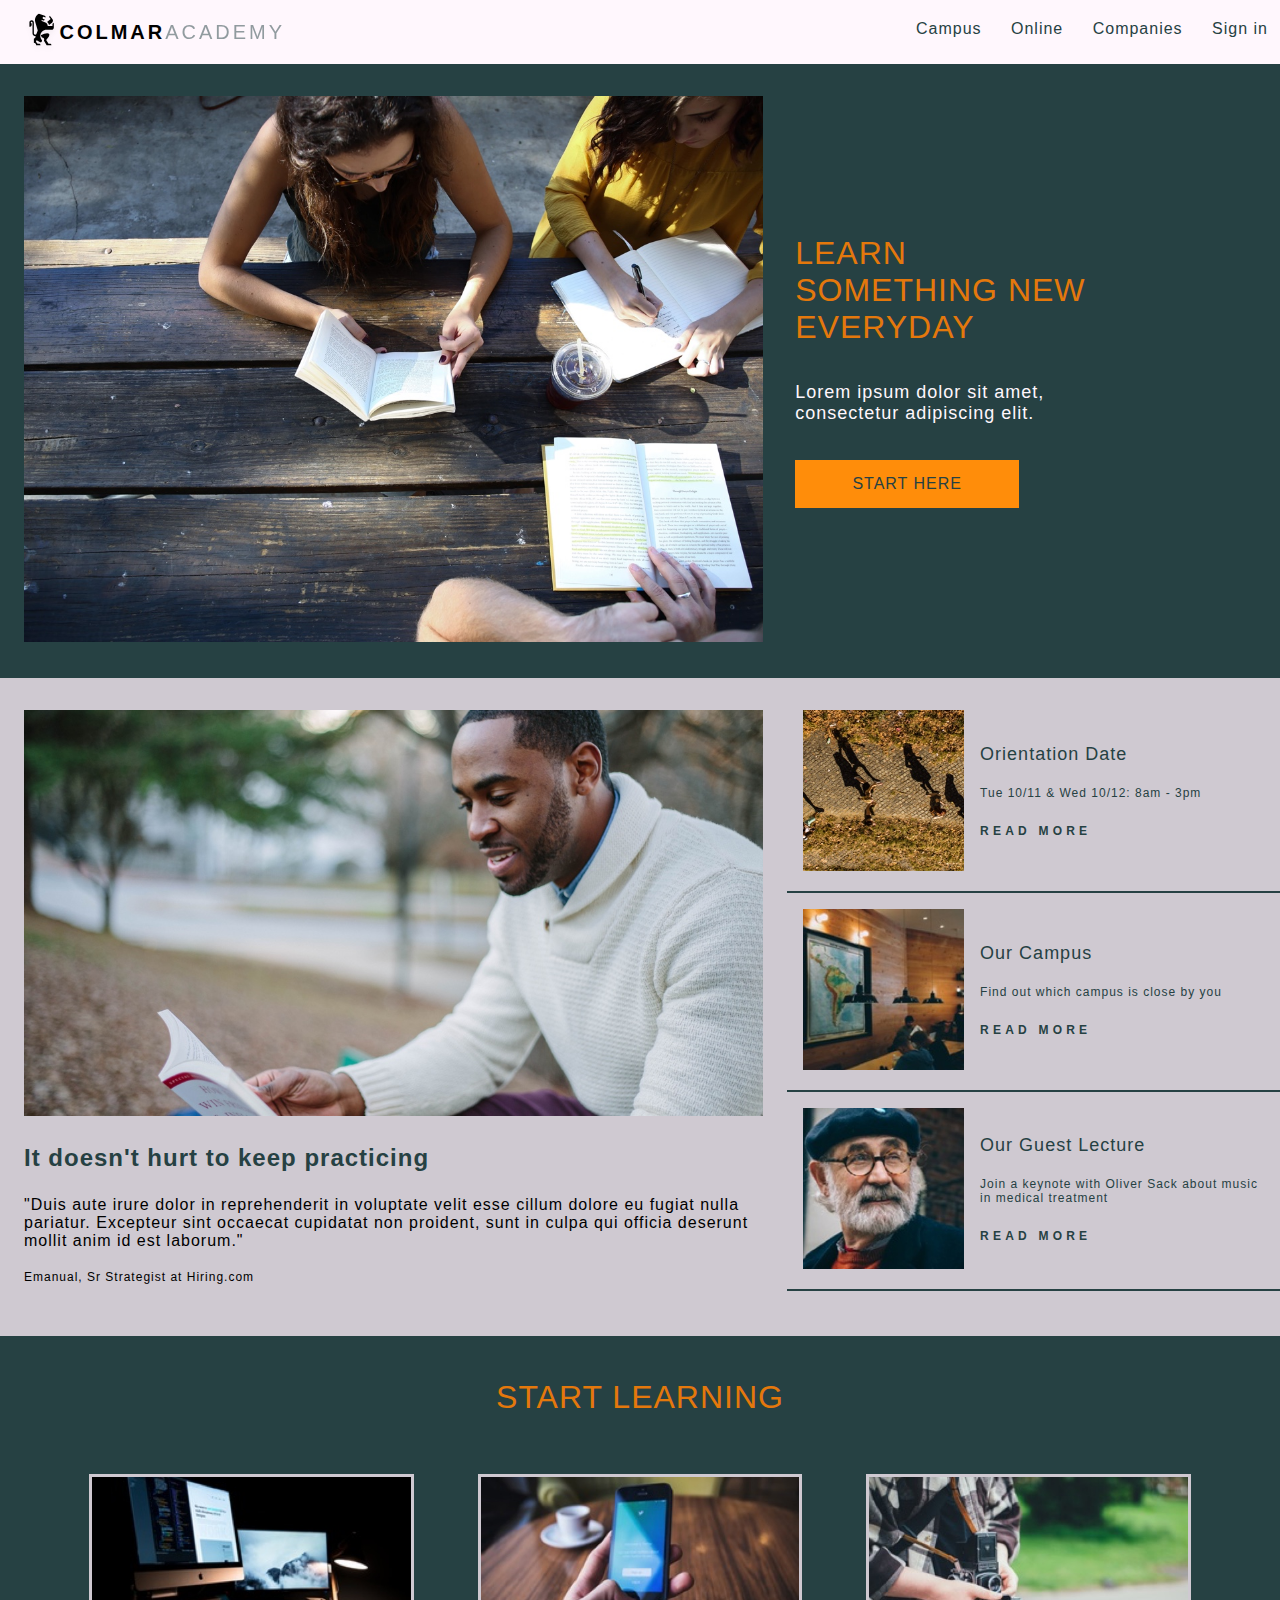
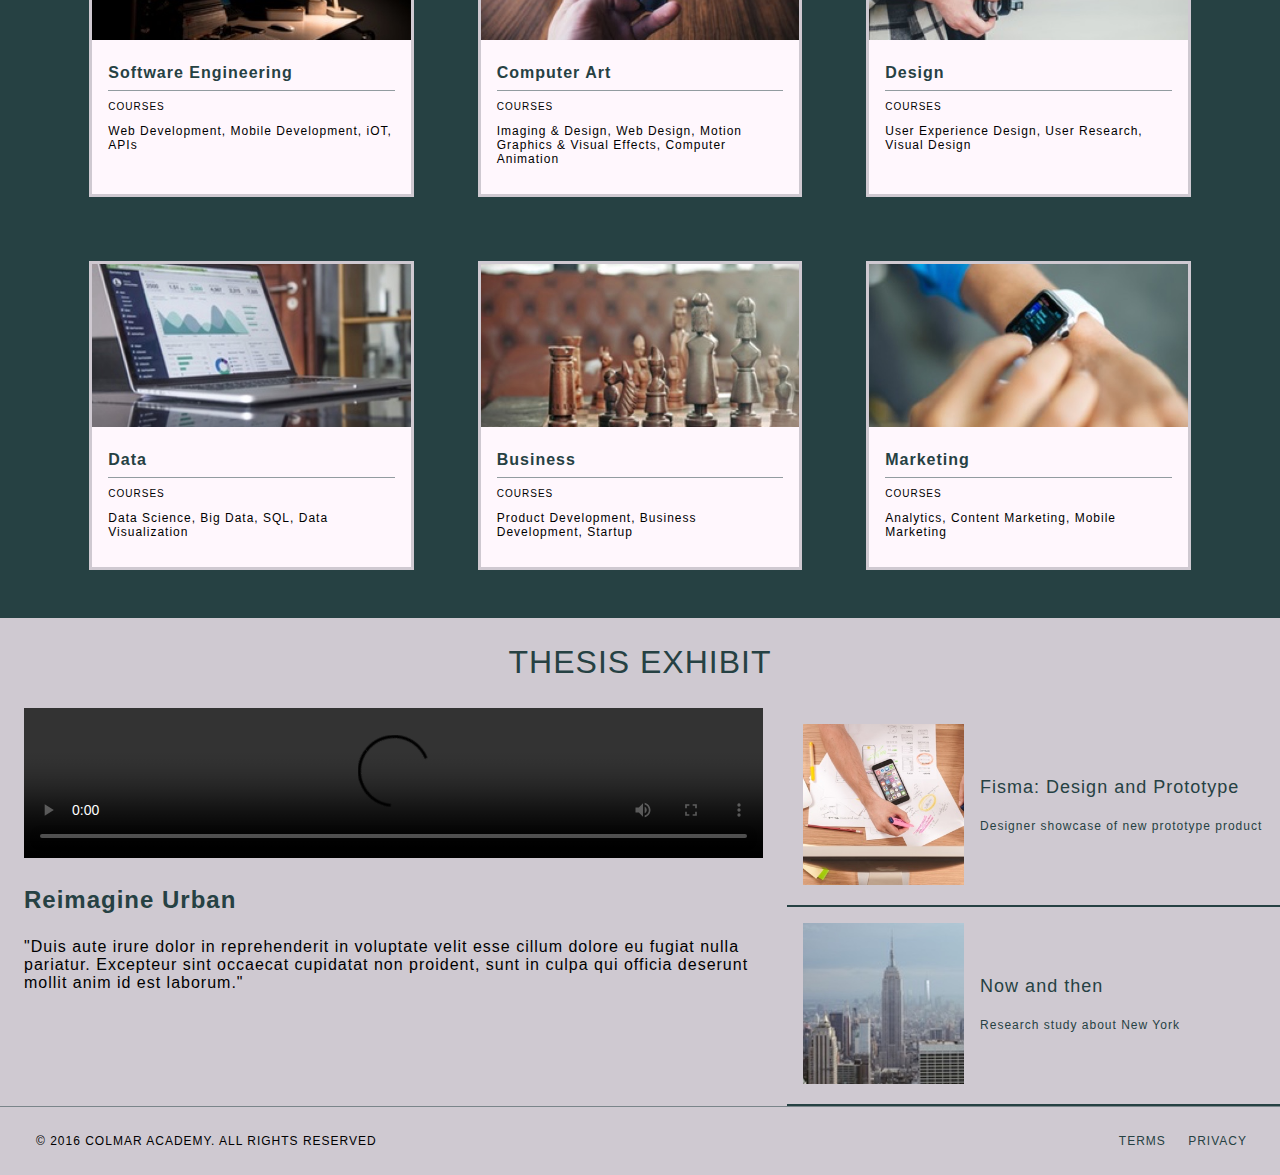
==== commit c14698fe: "commit" ====
--- a/Colmar/index.html
+++ b/Colmar/index.html
@@ -5,7 +5,7 @@
     <meta http-equiv="X-UA-Compatible" content="IE=edge">
     <meta name="viewport" content="width=device-width, initial-scale=1.0">
     <title>Colmar Academy</title>
-    <link href="resources/css/index.css" type="text/css" rel="stylesheet">
+    <link href="resources\index.css" type="text/css" rel="stylesheet">
 </head>
 <body>
 
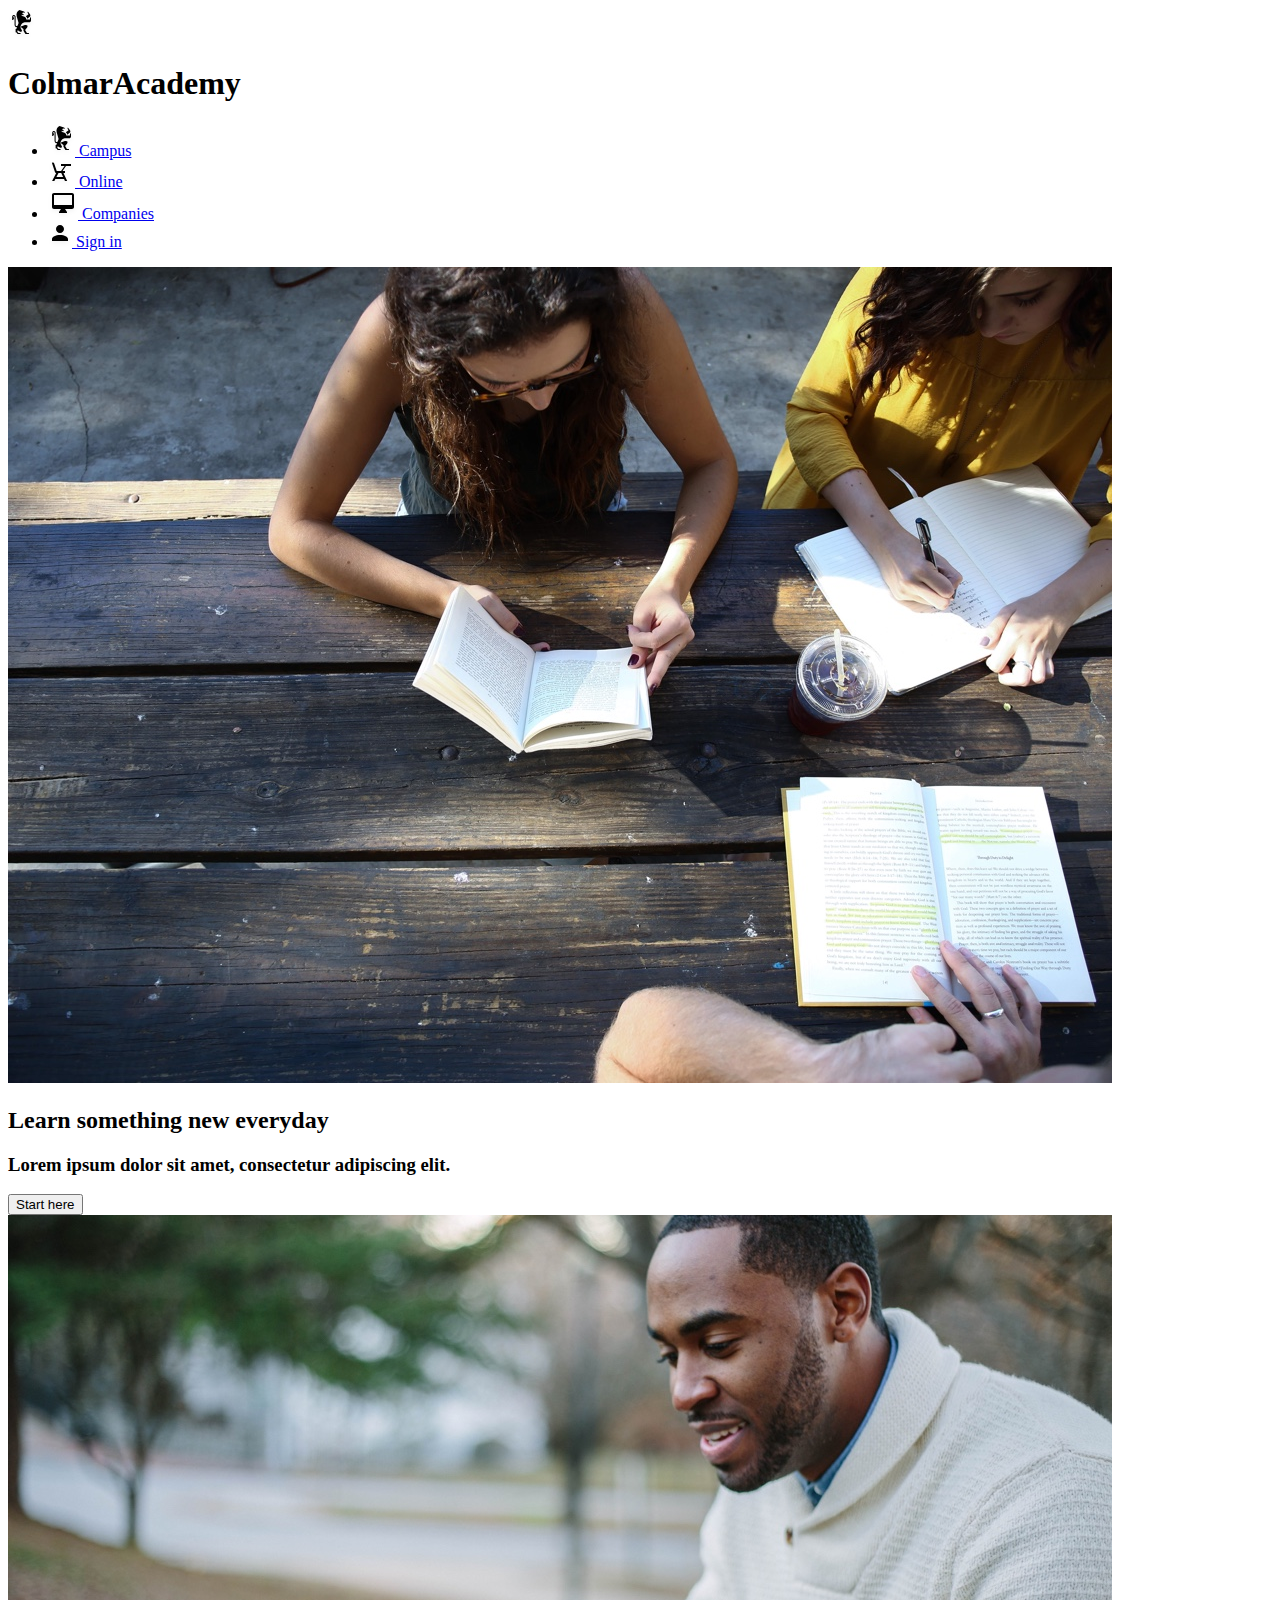
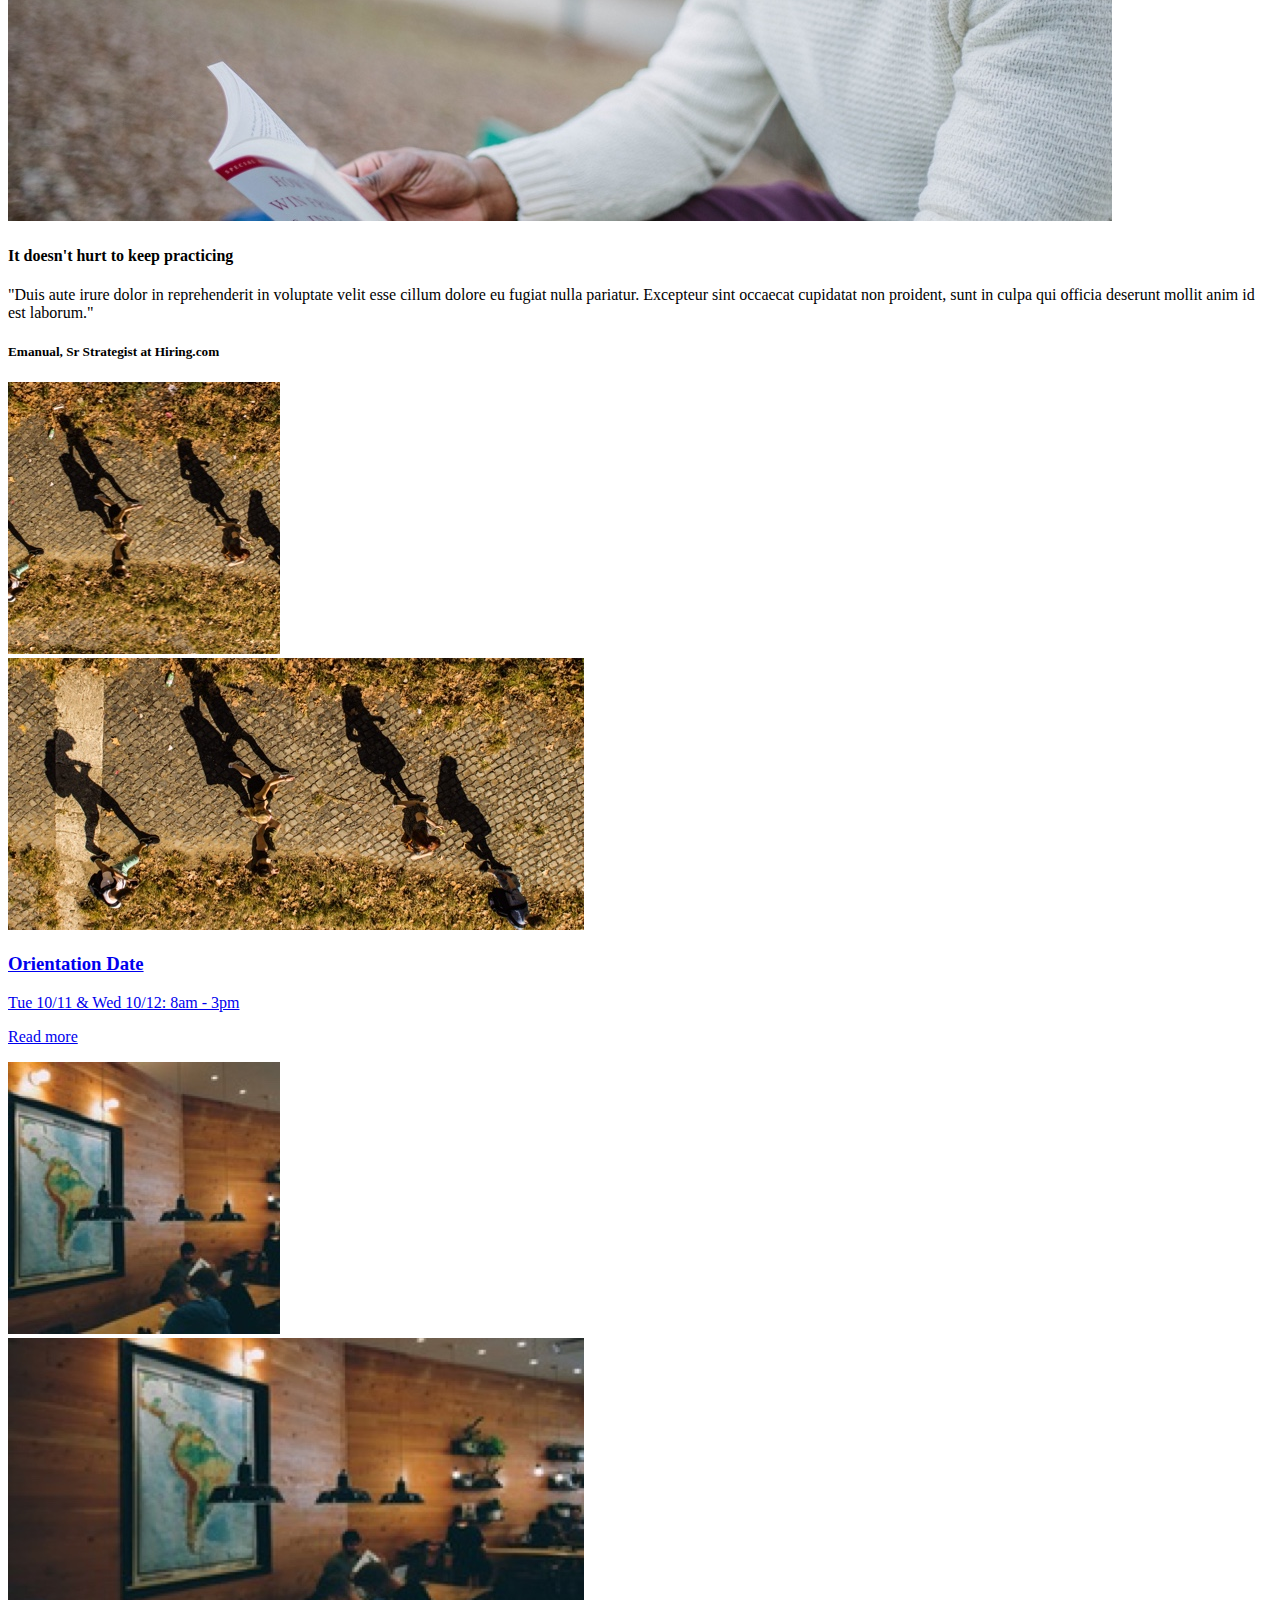
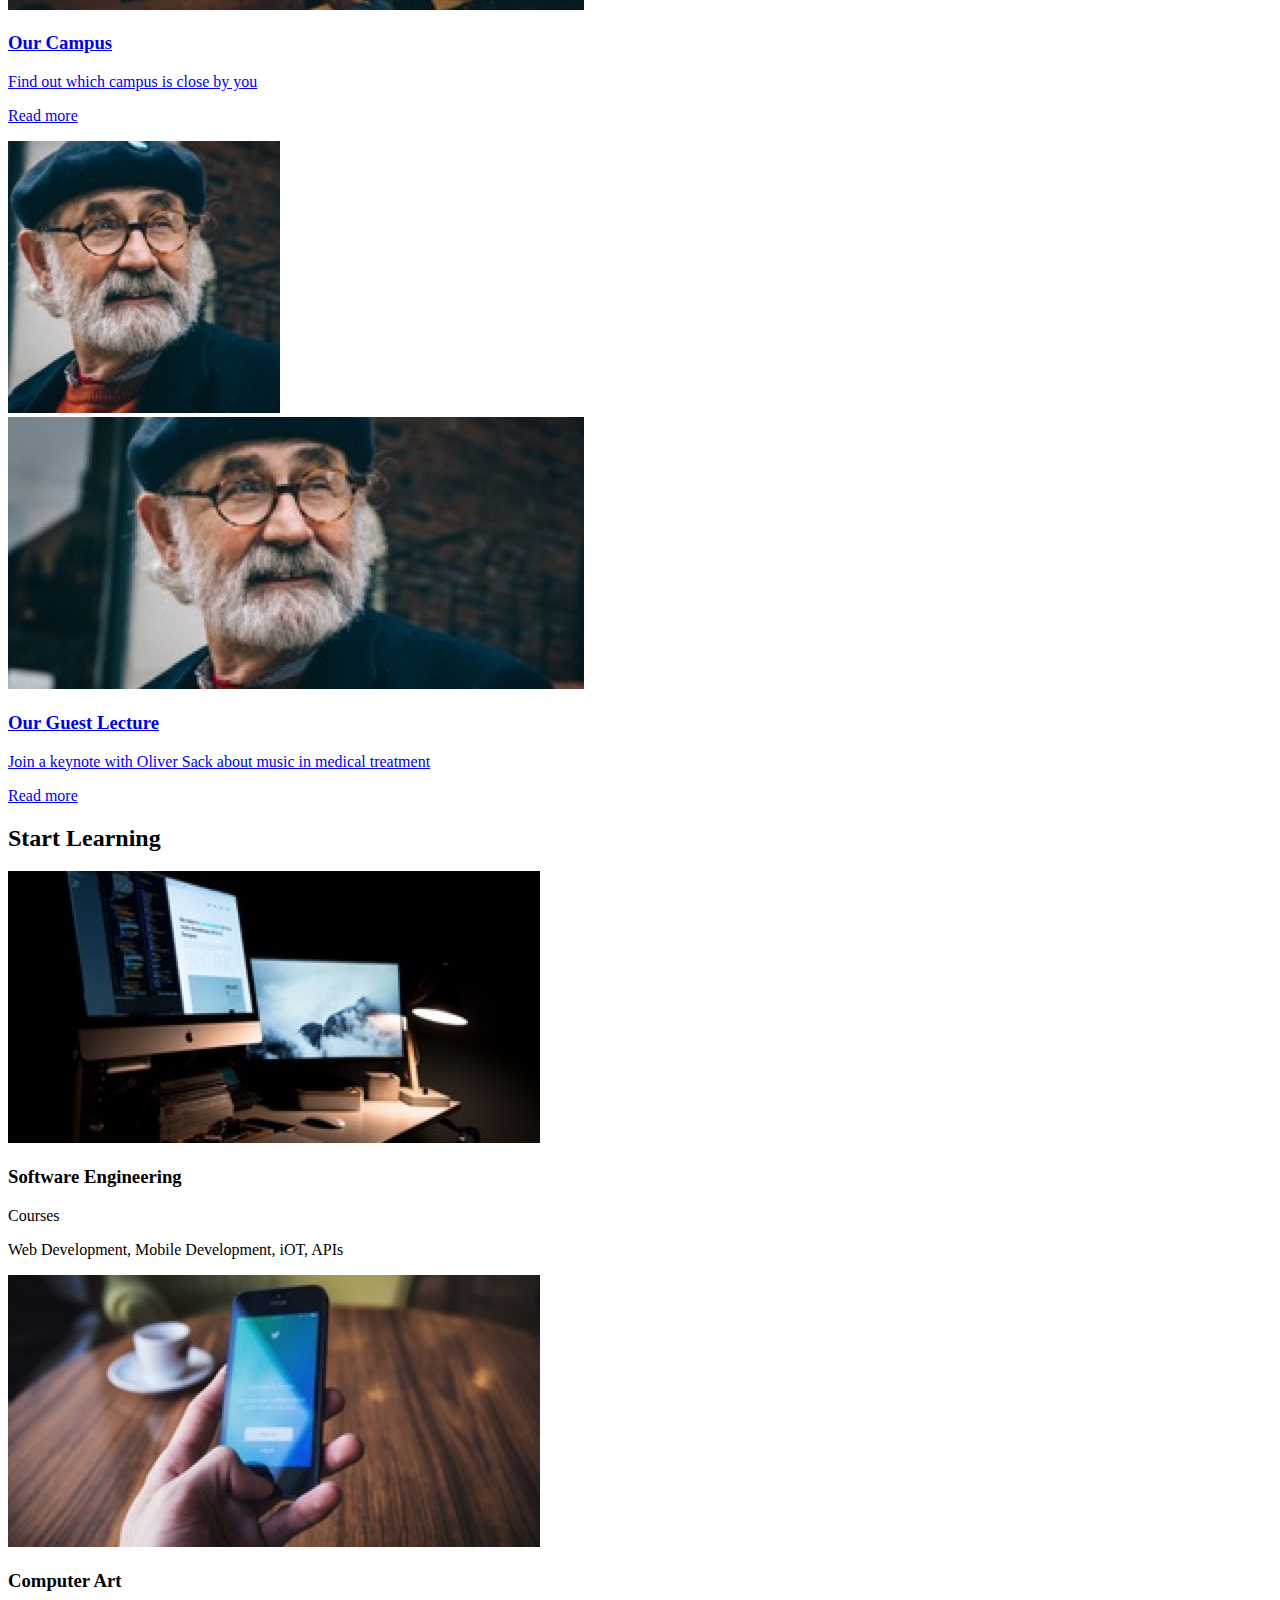
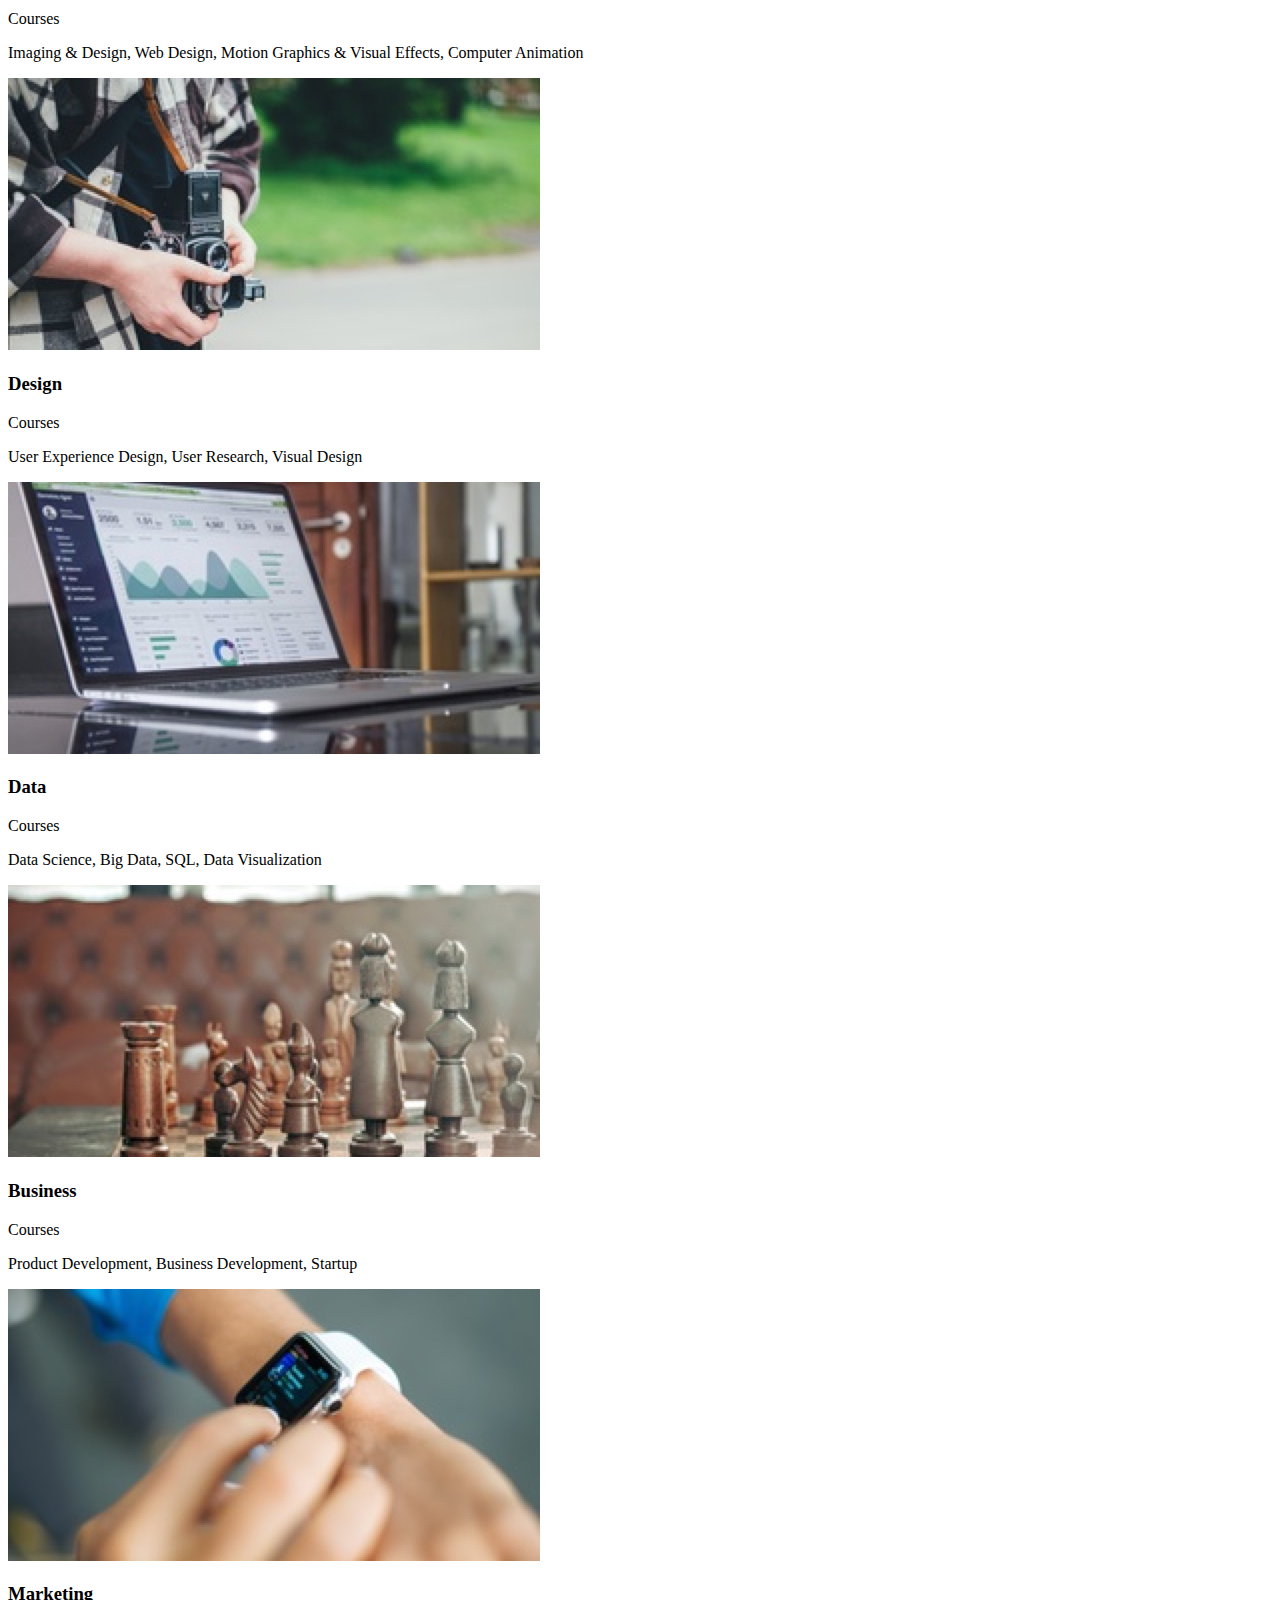
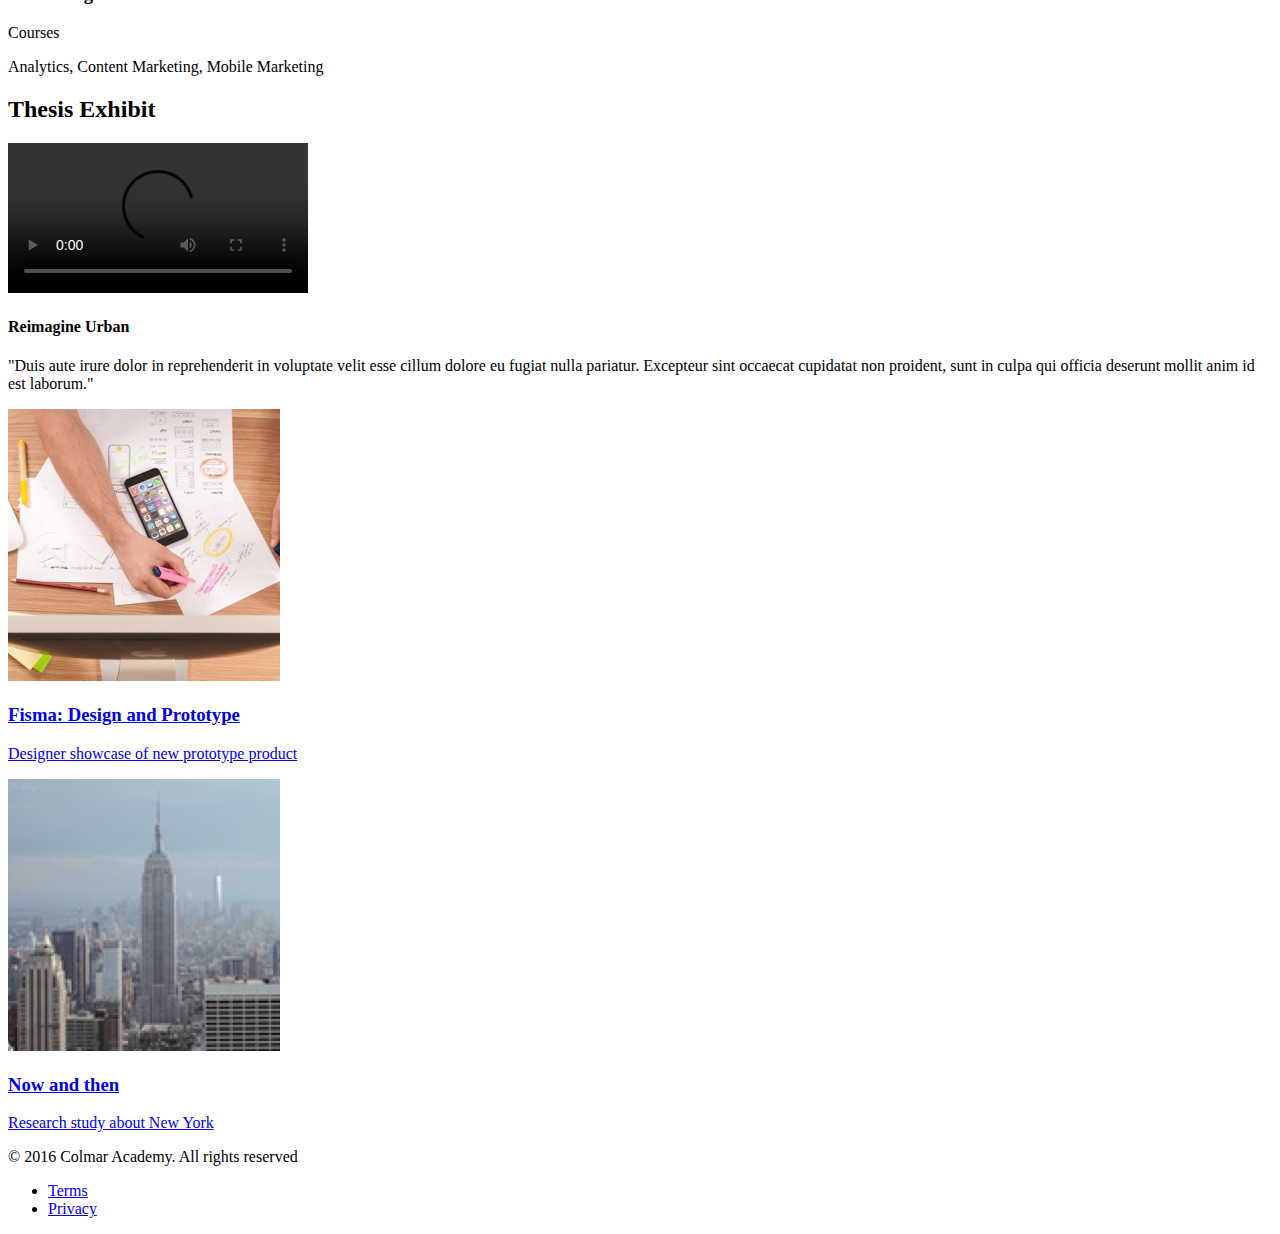
==== commit 25055592: "added new" ====
--- a/Colmar/index.html
+++ b/Colmar/index.html
@@ -5,7 +5,7 @@
     <meta http-equiv="X-UA-Compatible" content="IE=edge">
     <meta name="viewport" content="width=device-width, initial-scale=1.0">
     <title>Colmar Academy</title>
-    <link href="resources\index.css" type="text/css" rel="stylesheet">
+    <link href="resources/css/index.css" type="text/css" rel="stylesheet">
 </head>
 <body>
 
